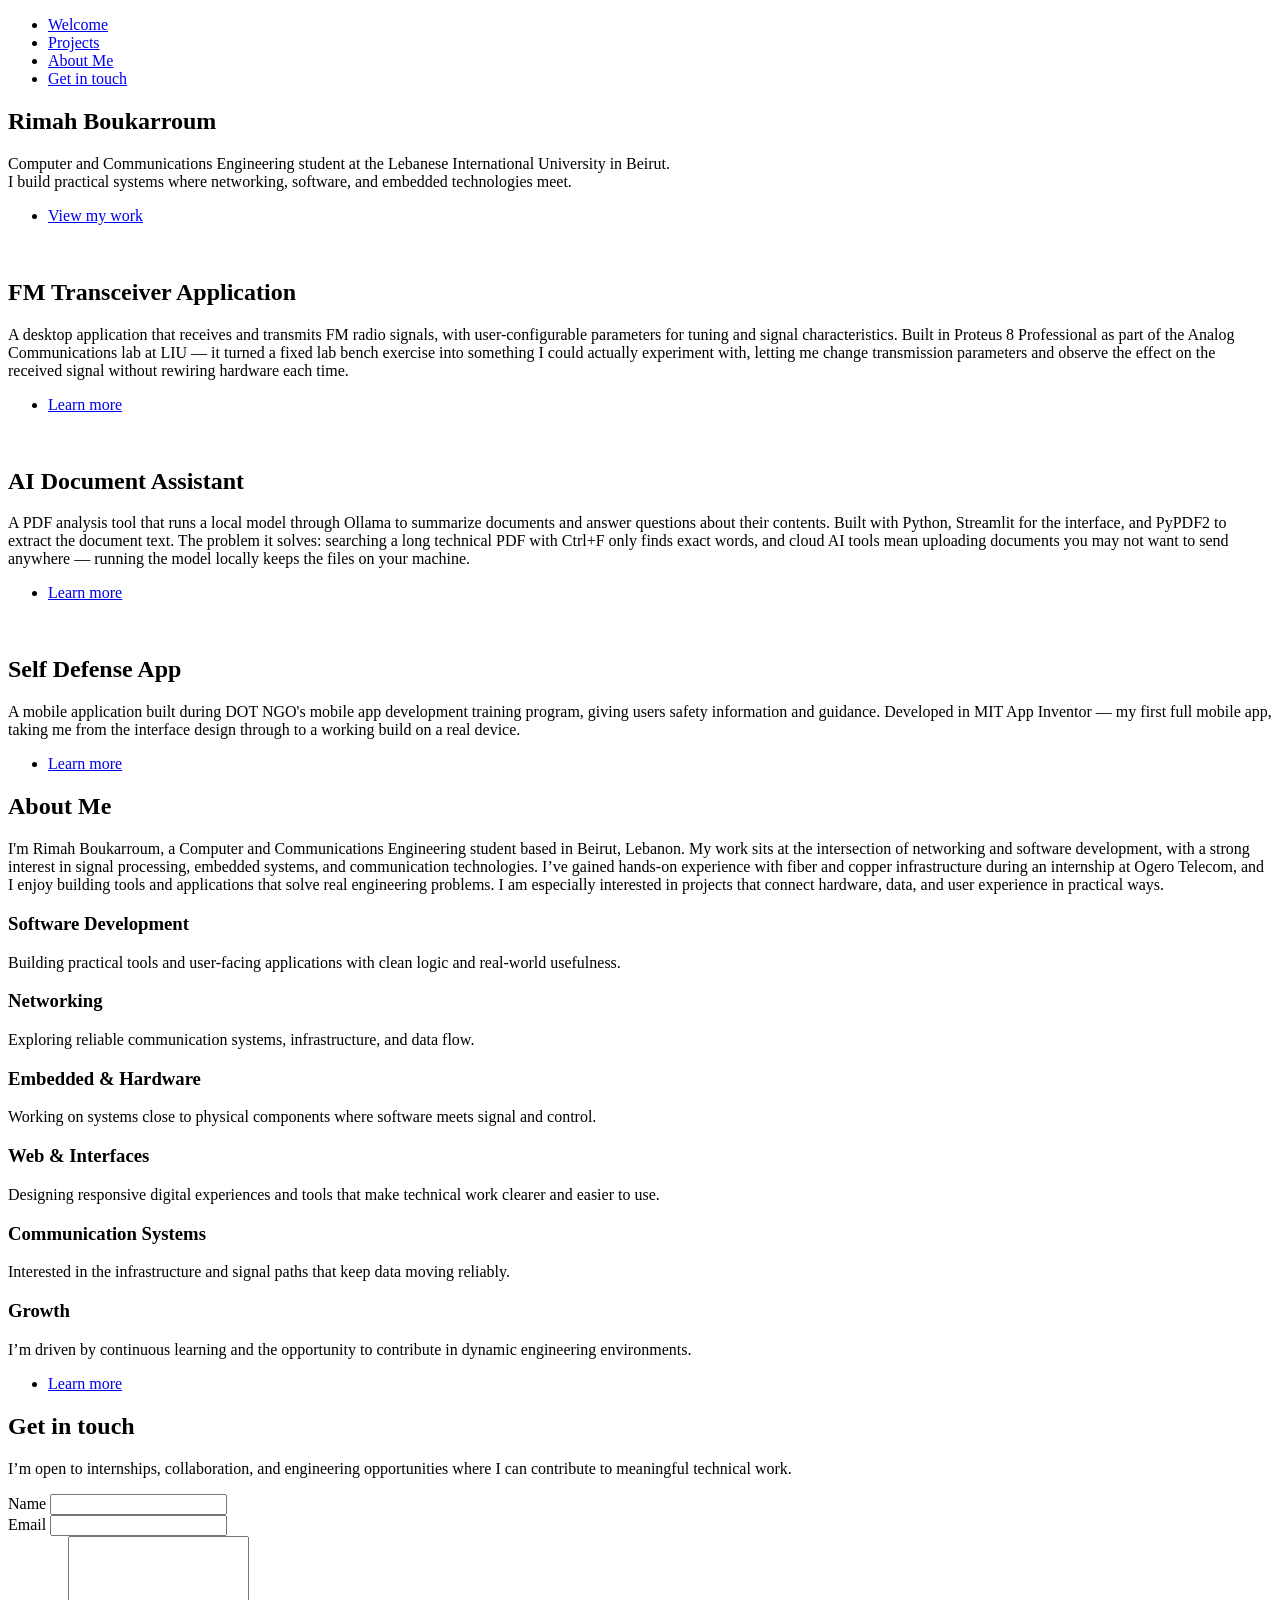
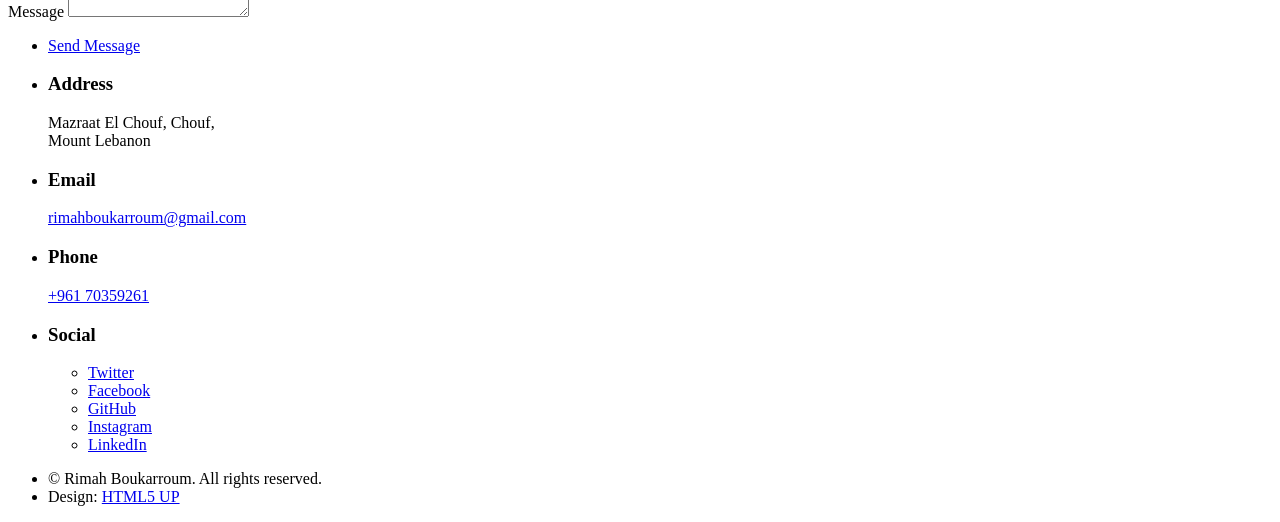
==== index.html @ 84755de2 "Publish portfolio website" ====
<!DOCTYPE HTML>
<!--
	Hyperspace by HTML5 UP
	html5up.net | @ajlkn
	Free for personal and commercial use under the CCA 3.0 license (html5up.net/license)
-->
<html>
	<head>
		<title>Rimah Boukarroum | Portfolio</title>
		<meta charset="utf-8" />
		<meta name="viewport" content="width=device-width, initial-scale=1, user-scalable=no" />
		<link rel="stylesheet" href="assets/css/main.css" />
		<noscript><link rel="stylesheet" href="assets/css/noscript.css" /></noscript>
	</head>
	<body class="is-preload">

		<!-- Sidebar -->
			<section id="sidebar">
				<div class="inner">
					<nav>
						<ul>
							<li><a href="#intro">Welcome</a></li>
							<li><a href="#one">Projects</a></li>
							<li><a href="#two">About Me</a></li>
							<li><a href="#three">Get in touch</a></li>
						</ul>
					</nav>
				</div>
			</section>

		<!-- Wrapper -->
			<div id="wrapper">

				<!-- Intro -->
					<section id="intro" class="wrapper style1 fullscreen fade-up">
						<div class="inner">
							<h1>Rimah Boukarroum</h1>
							<p>Computer and Communications Engineering student at the Lebanese International University in Beirut.<br />
							I build practical systems where networking, software, and embedded technologies meet.</p>
							<ul class="actions">
								<li><a href="#one" class="button scrolly">View my work</a></li>
							</ul>
						</div>
					</section>

				<!-- One -->
					<section id="one" class="wrapper style2 spotlights">
						<section>
							<a href="#" class="image"><img src="images/pic01.jpg" alt="" data-position="center center" /></a>
							<div class="content">
								<div class="inner">
									<h2>FM Transceiver Application</h2>
									<p>A desktop application that receives and transmits FM radio signals, with user-configurable parameters for tuning and signal characteristics. Built in Proteus 8 Professional as part of the Analog Communications lab at LIU — it turned a fixed lab bench exercise into something I could actually experiment with, letting me change transmission parameters and observe the effect on the received signal without rewiring hardware each time.</p>
									<ul class="actions">
										<li><a href="generic.html" class="button">Learn more</a></li>
									</ul>
								</div>
							</div>
						</section>
						<section>
							<a href="#" class="image"><img src="images/pic02.jpg" alt="" data-position="top center" /></a>
							<div class="content">
								<div class="inner">
									<h2>AI Document Assistant</h2>
									<p>A PDF analysis tool that runs a local model through Ollama to summarize documents and answer questions about their contents. Built with Python, Streamlit for the interface, and PyPDF2 to extract the document text. The problem it solves: searching a long technical PDF with Ctrl+F only finds exact words, and cloud AI tools mean uploading documents you may not want to send anywhere — running the model locally keeps the files on your machine.</p>
									<ul class="actions">
										<li><a href="generic.html" class="button">Learn more</a></li>
									</ul>
								</div>
							</div>
						</section>
						<section>
							<a href="#" class="image"><img src="images/pic03.jpg" alt="" data-position="25% 25%" /></a>
							<div class="content">
								<div class="inner">
									<h2>Self Defense App</h2>
									<p>A mobile application built during DOT NGO's mobile app development training program, giving users safety information and guidance. Developed in MIT App Inventor — my first full mobile app, taking me from the interface design through to a working build on a real device.</p>
									<ul class="actions">
										<li><a href="generic.html" class="button">Learn more</a></li>
									</ul>
								</div>
							</div>
						</section>
					</section>

				<!-- Two -->
					<section id="two" class="wrapper style3 fade-up">
						<div class="inner">
							<h2>About Me</h2>
							<p>I'm Rimah Boukarroum, a Computer and Communications Engineering student based in Beirut, Lebanon. My work sits at the intersection of networking and software development, with a strong interest in signal processing, embedded systems, and communication technologies. I’ve gained hands-on experience with fiber and copper infrastructure during an internship at Ogero Telecom, and I enjoy building tools and applications that solve real engineering problems. I am especially interested in projects that connect hardware, data, and user experience in practical ways.</p>
							<div class="features">
								<section>
									<span class="icon solid major fa-code"></span>
									<h3>Software Development</h3>
									<p>Building practical tools and user-facing applications with clean logic and real-world usefulness.</p>
								</section>
								<section>
									<span class="icon solid major fa-network-wired"></span>
									<h3>Networking</h3>
									<p>Exploring reliable communication systems, infrastructure, and data flow.</p>
								</section>
								<section>
									<span class="icon solid major fa-cog"></span>
									<h3>Embedded & Hardware</h3>
									<p>Working on systems close to physical components where software meets signal and control.</p>
								</section>
								<section>
									<span class="icon solid major fa-desktop"></span>
									<h3>Web & Interfaces</h3>
									<p>Designing responsive digital experiences and tools that make technical work clearer and easier to use.</p>
								</section>
								<section>
									<span class="icon solid major fa-link"></span>
									<h3>Communication Systems</h3>
									<p>Interested in the infrastructure and signal paths that keep data moving reliably.</p>
								</section>
								<section>
									<span class="icon major fa-gem"></span>
									<h3>Growth</h3>
									<p>I’m driven by continuous learning and the opportunity to contribute in dynamic engineering environments.</p>
								</section>
							</div>
							<ul class="actions">
								<li><a href="generic.html" class="button">Learn more</a></li>
							</ul>
						</div>
					</section>

				<!-- Three -->
					<section id="three" class="wrapper style1 fade-up">
						<div class="inner">
							<h2>Get in touch</h2>
							<p>I’m open to internships, collaboration, and engineering opportunities where I can contribute to meaningful technical work.</p>
							<div class="split style1">
								<section>
									<form method="post" action="#">
										<div class="fields">
											<div class="field half">
												<label for="name">Name</label>
												<input type="text" name="name" id="name" />
											</div>
											<div class="field half">
												<label for="email">Email</label>
												<input type="text" name="email" id="email" />
											</div>
											<div class="field">
												<label for="message">Message</label>
												<textarea name="message" id="message" rows="5"></textarea>
											</div>
										</div>
										<ul class="actions">
											<li><a href="#" class="button submit">Send Message</a></li>
										</ul>
									</form>
								</section>
								<section>
									<ul class="contact">
										<li>
											<h3>Address</h3>
											<span>Mazraat El Chouf, Chouf,<br />
											Mount Lebanon</span>
										</li>
										<li>
											<h3>Email</h3>
											<a href="mailto:rimahboukarroum@gmail.com">rimahboukarroum@gmail.com</a>
										</li>
										<li>
											<h3>Phone</h3>
											<a href="tel:+96170359261">+961 70359261</a>
										</li>
										<li>
											<h3>Social</h3>
											<ul class="icons">
												<li><a href="#" class="icon brands fa-twitter"><span class="label">Twitter</span></a></li>
												<li><a href="#" class="icon brands fa-facebook-f"><span class="label">Facebook</span></a></li>
												<li><a href="#" class="icon brands fa-github"><span class="label">GitHub</span></a></li>
												<li><a href="#" class="icon brands fa-instagram"><span class="label">Instagram</span></a></li>
												<li><a href="#" class="icon brands fa-linkedin-in"><span class="label">LinkedIn</span></a></li>
											</ul>
										</li>
									</ul>
								</section>
							</div>
						</div>
					</section>

			</div>

		<!-- Footer -->
			<footer id="footer" class="wrapper style1-alt">
				<div class="inner">
					<ul class="menu">
						<li>&copy; Rimah Boukarroum. All rights reserved.</li><li>Design: <a href="http://html5up.net">HTML5 UP</a></li>
					</ul>
				</div>
			</footer>

		<!-- Scripts -->
			<script src="assets/js/jquery.min.js"></script>
			<script src="assets/js/jquery.scrollex.min.js"></script>
			<script src="assets/js/jquery.scrolly.min.js"></script>
			<script src="assets/js/browser.min.js"></script>
			<script src="assets/js/breakpoints.min.js"></script>
			<script src="assets/js/util.js"></script>
			<script src="assets/js/main.js"></script>

	</body>
</html>
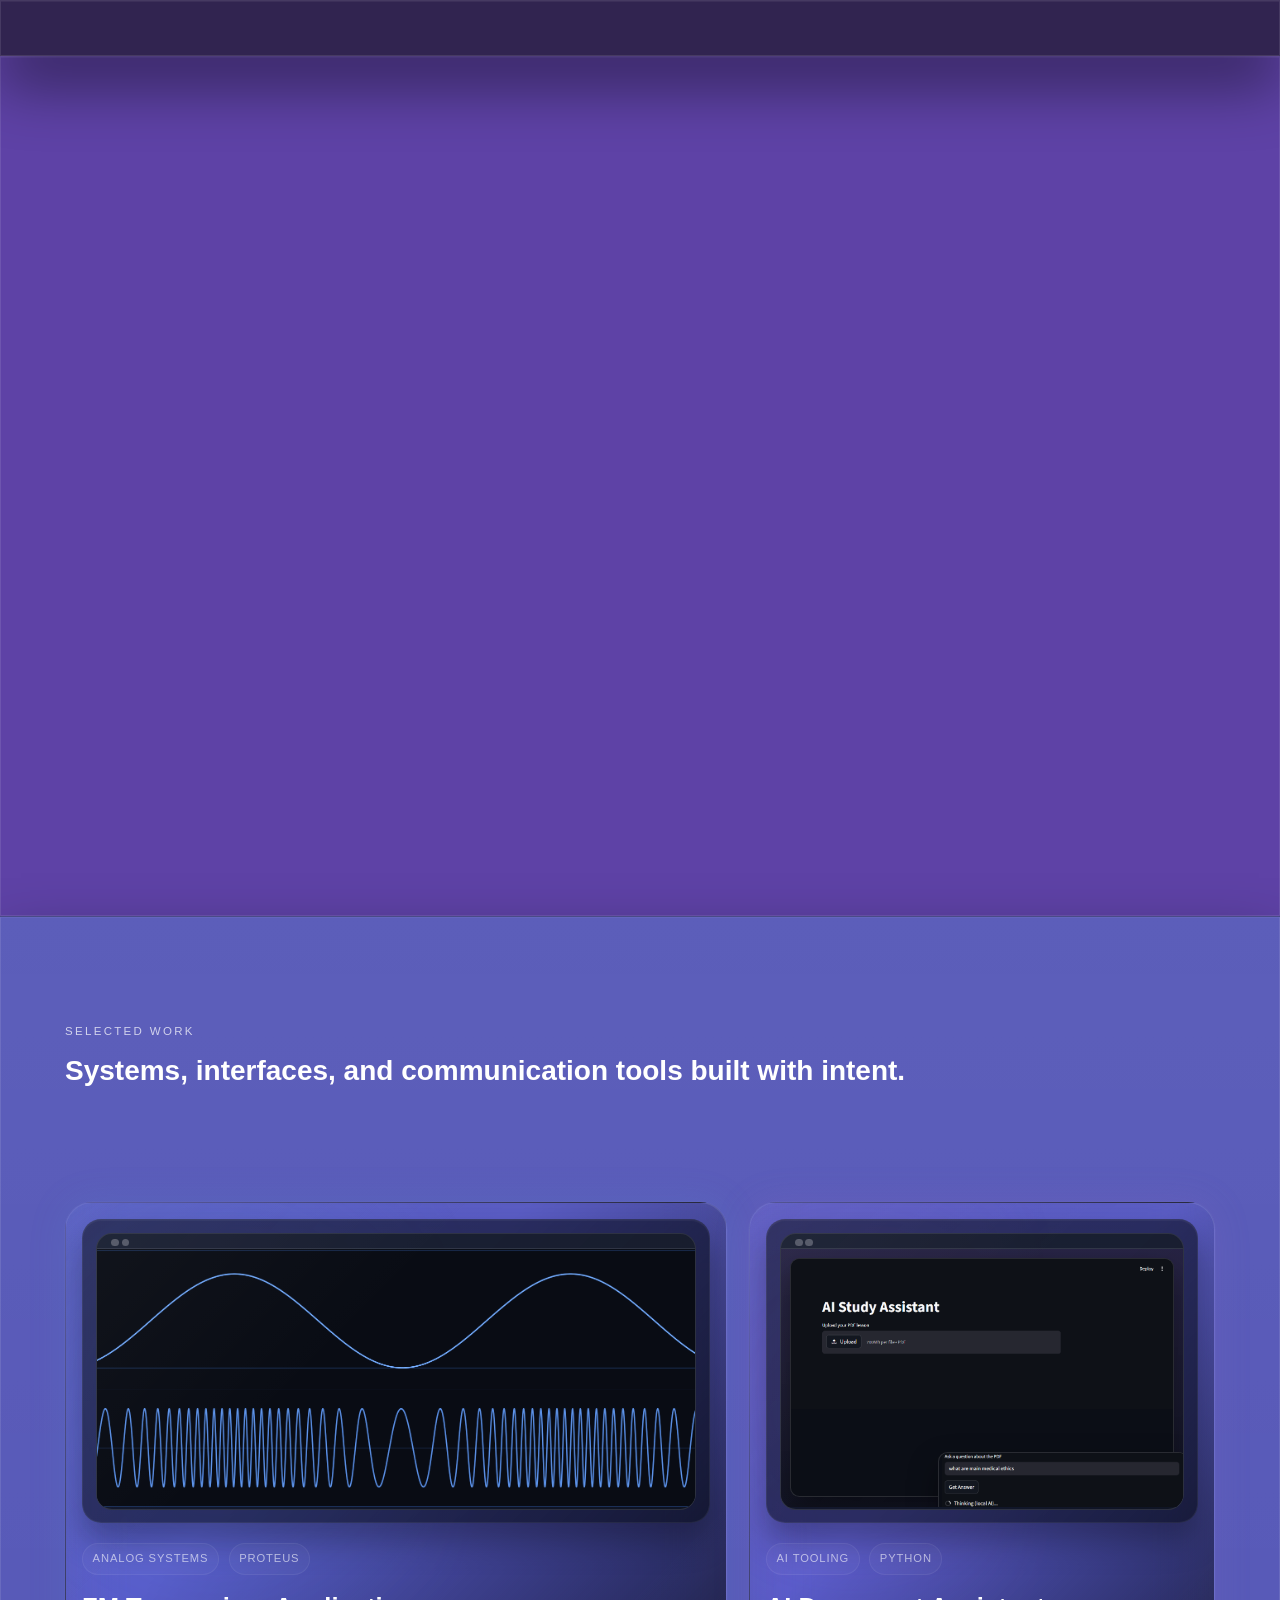
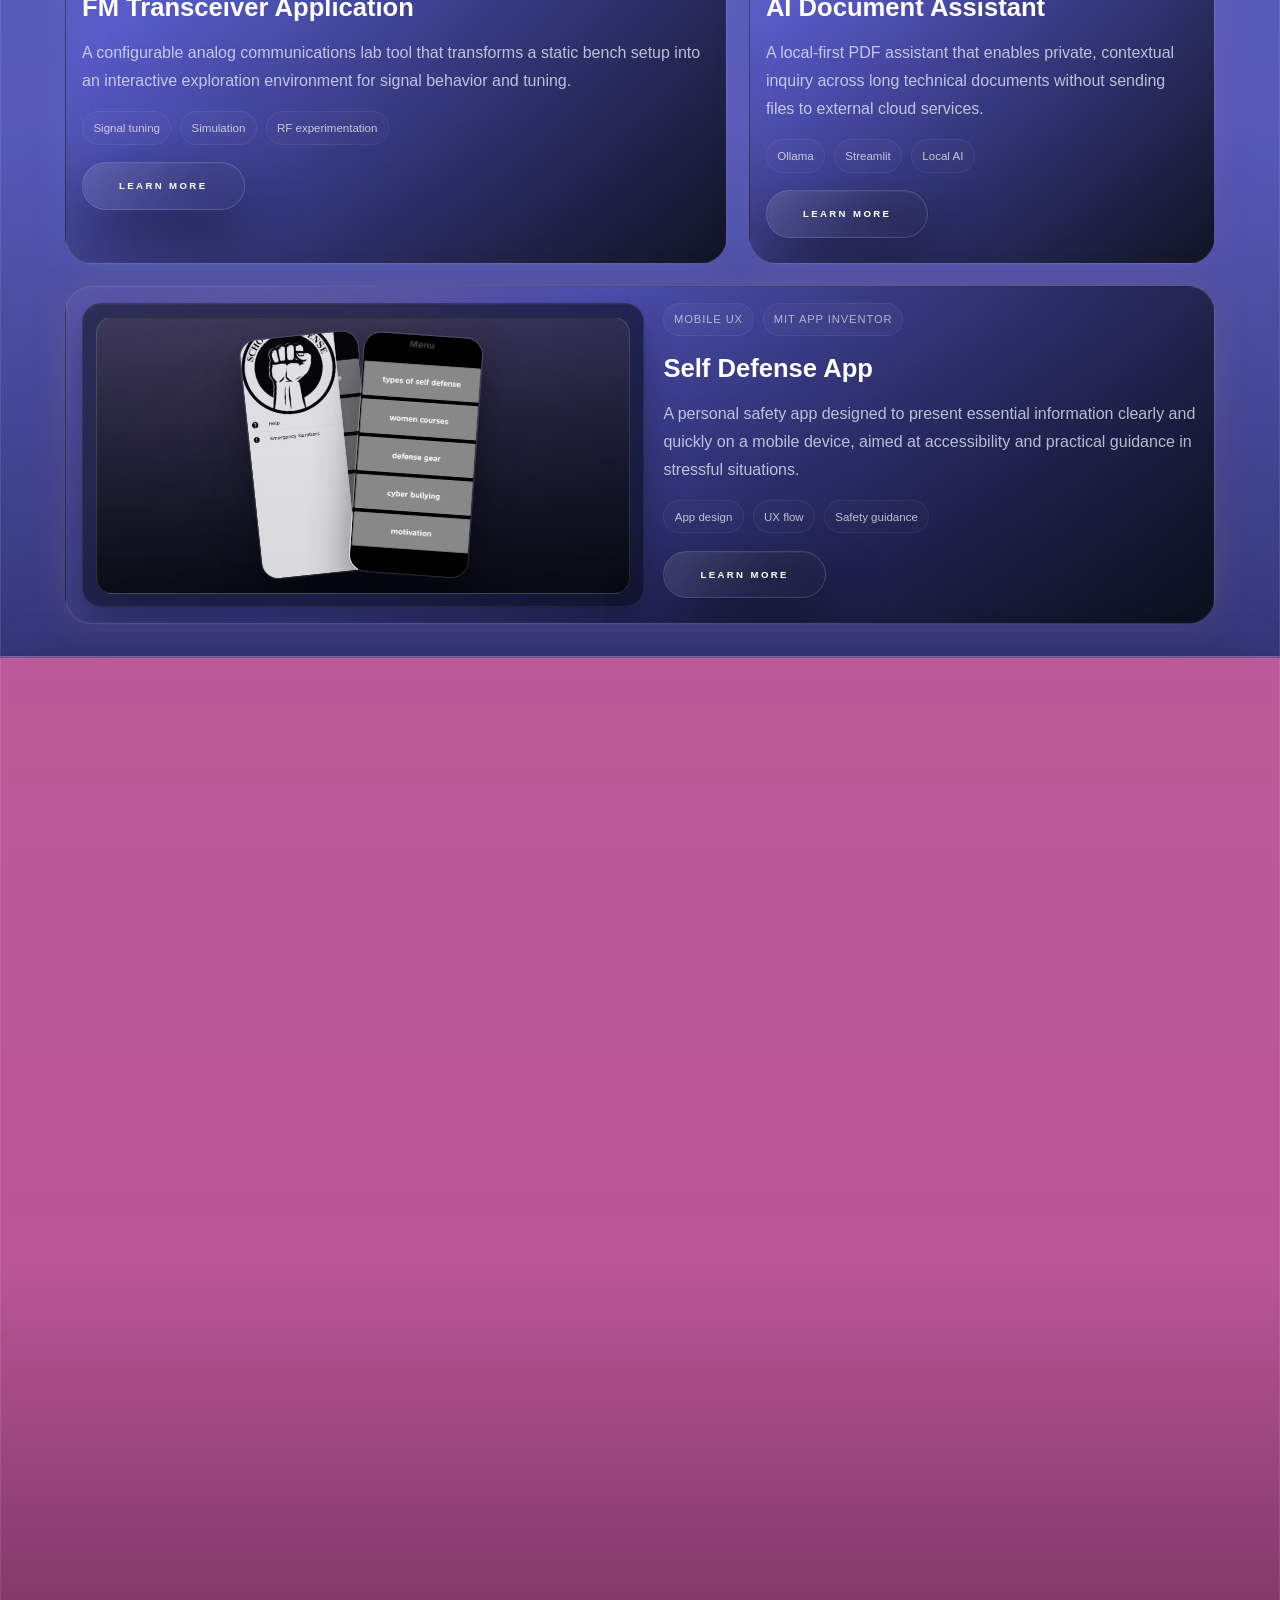
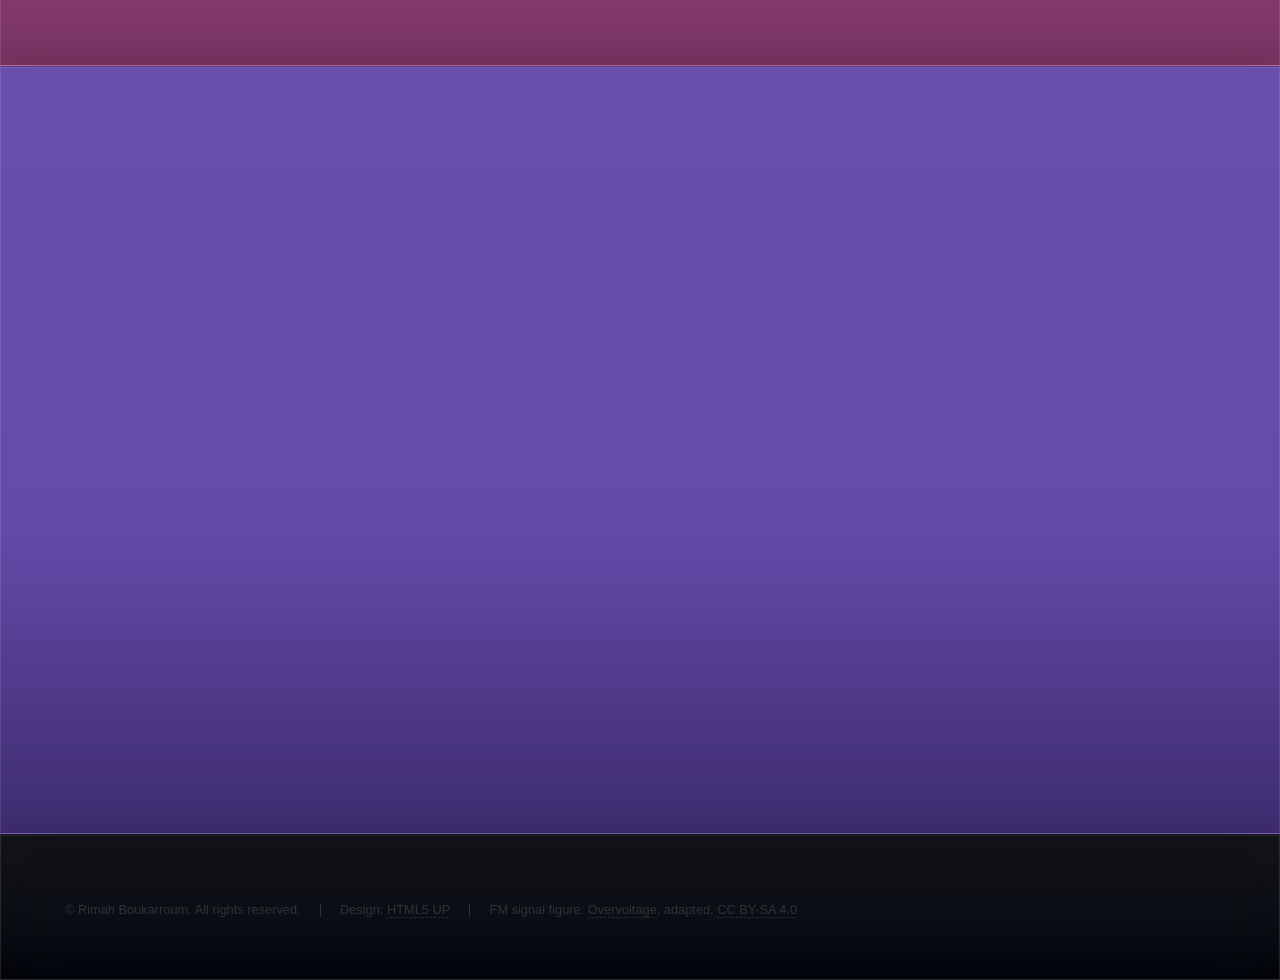
==== commit 43f6b902: "Add project detail pages and portfolio polish - Add dedicated pages for the three projects (FM Trans" ====
--- a/index.html
+++ b/index.html
@@ -13,6 +13,12 @@
 		<noscript><link rel="stylesheet" href="assets/css/noscript.css" /></noscript>
 	</head>
 	<body class="is-preload">
+		<div class="liquid-background" aria-hidden="true">
+			<div class="orb orb-1"></div>
+			<div class="orb orb-2"></div>
+			<div class="orb orb-3"></div>
+			<div class="glass-grid"></div>
+		</div>
 
 		<!-- Sidebar -->
 			<section id="sidebar">
@@ -44,43 +50,88 @@
 					</section>
 
 				<!-- One -->
-					<section id="one" class="wrapper style2 spotlights">
-						<section>
-							<a href="#" class="image"><img src="images/pic01.jpg" alt="" data-position="center center" /></a>
-							<div class="content">
-								<div class="inner">
-									<h2>FM Transceiver Application</h2>
-									<p>A desktop application that receives and transmits FM radio signals, with user-configurable parameters for tuning and signal characteristics. Built in Proteus 8 Professional as part of the Analog Communications lab at LIU — it turned a fixed lab bench exercise into something I could actually experiment with, letting me change transmission parameters and observe the effect on the received signal without rewiring hardware each time.</p>
-									<ul class="actions">
-										<li><a href="generic.html" class="button">Learn more</a></li>
-									</ul>
-								</div>
-							</div>
-						</section>
-						<section>
-							<a href="#" class="image"><img src="images/pic02.jpg" alt="" data-position="top center" /></a>
-							<div class="content">
-								<div class="inner">
-									<h2>AI Document Assistant</h2>
-									<p>A PDF analysis tool that runs a local model through Ollama to summarize documents and answer questions about their contents. Built with Python, Streamlit for the interface, and PyPDF2 to extract the document text. The problem it solves: searching a long technical PDF with Ctrl+F only finds exact words, and cloud AI tools mean uploading documents you may not want to send anywhere — running the model locally keeps the files on your machine.</p>
-									<ul class="actions">
-										<li><a href="generic.html" class="button">Learn more</a></li>
-									</ul>
-								</div>
-							</div>
-						</section>
-						<section>
-							<a href="#" class="image"><img src="images/pic03.jpg" alt="" data-position="25% 25%" /></a>
-							<div class="content">
-								<div class="inner">
-									<h2>Self Defense App</h2>
-									<p>A mobile application built during DOT NGO's mobile app development training program, giving users safety information and guidance. Developed in MIT App Inventor — my first full mobile app, taking me from the interface design through to a working build on a real device.</p>
-									<ul class="actions">
-										<li><a href="generic.html" class="button">Learn more</a></li>
-									</ul>
-								</div>
-							</div>
-						</section>
+					<section id="one" class="wrapper style2 project-showcase">
+						<div class="inner project-intro">
+							<p class="eyebrow">Selected work</p>
+							<h2>Systems, interfaces, and communication tools built with intent.</h2>
+						</div>
+
+						<div class="project-grid inner">
+							<article class="project-card project-card--fm">
+								<div class="project-visual">
+									<div class="mockup mockup--desktop">
+										<span class="mockup-window-bar"></span>
+										<div class="mockup-screen mockup-screen--signal">
+											<!-- Adapted (cropped, recoloured) from "AM and FM signal modulation" by Overvoltage, Wikimedia Commons, CC BY-SA 4.0 -->
+											<img src="images/fm-transceiver.png" alt="FM Transceiver Application showing the baseband message signal and the frequency-modulated carrier" class="signal-shot" />
+										</div>
+									</div>
+								</div>
+								<div class="project-copy">
+									<div class="project-meta">
+										<span>Analog Systems</span>
+										<span>Proteus</span>
+									</div>
+									<h3>FM Transceiver Application</h3>
+									<p>A configurable analog communications lab tool that transforms a static bench setup into an interactive exploration environment for signal behavior and tuning.</p>
+									<ul class="project-tags">
+										<li>Signal tuning</li>
+										<li>Simulation</li>
+										<li>RF experimentation</li>
+									</ul>
+									<a href="project-fm-transceiver.html" class="button">Learn more</a>
+								</div>
+							</article>
+
+							<article class="project-card project-card--ai">
+								<div class="project-visual">
+									<div class="mockup mockup--laptop">
+										<span class="mockup-window-bar"></span>
+										<div class="mockup-screen mockup-screen--doc">
+											<img src="images/ai-assistant-home.png" alt="AI Study Assistant home screen with PDF upload" class="doc-shot doc-shot--main" />
+											<img src="images/ai-assistant-qa.png" alt="AI Study Assistant answering a question about the uploaded PDF" class="doc-shot doc-shot--detail" />
+										</div>
+									</div>
+								</div>
+								<div class="project-copy">
+									<div class="project-meta">
+										<span>AI tooling</span>
+										<span>Python</span>
+									</div>
+									<h3>AI Document Assistant</h3>
+									<p>A local-first PDF assistant that enables private, contextual inquiry across long technical documents without sending files to external cloud services.</p>
+									<ul class="project-tags">
+										<li>Ollama</li>
+										<li>Streamlit</li>
+										<li>Local AI</li>
+									</ul>
+									<a href="project-ai-assistant.html" class="button">Learn more</a>
+								</div>
+							</article>
+
+							<article class="project-card project-card--mobile">
+								<div class="project-visual">
+									<div class="mockup mockup--phone">
+										<img src="images/self-defense-drawer.jpg" alt="Self Defense App navigation drawer with logo, Help and Emergency Numbers links" class="phone-shot phone-shot--back" />
+										<img src="images/self-defense-menu.jpg" alt="Self Defense App main menu with types of self defense, women courses, defense gear, cyber bullying and motivation sections" class="phone-shot phone-shot--front" />
+									</div>
+								</div>
+								<div class="project-copy">
+									<div class="project-meta">
+										<span>Mobile UX</span>
+										<span>MIT App Inventor</span>
+									</div>
+									<h3>Self Defense App</h3>
+									<p>A personal safety app designed to present essential information clearly and quickly on a mobile device, aimed at accessibility and practical guidance in stressful situations.</p>
+									<ul class="project-tags">
+										<li>App design</li>
+										<li>UX flow</li>
+										<li>Safety guidance</li>
+									</ul>
+									<a href="project-self-defense.html" class="button">Learn more</a>
+								</div>
+							</article>
+						</div>
 					</section>
 
 				<!-- Two -->
@@ -121,7 +172,7 @@
 								</section>
 							</div>
 							<ul class="actions">
-								<li><a href="generic.html" class="button">Learn more</a></li>
+								<li><a href="elements.html" class="button">Learn more</a></li>
 							</ul>
 						</div>
 					</section>
@@ -162,7 +213,7 @@
 										</li>
 										<li>
 											<h3>Email</h3>
-											<a href="mailto:rimahboukarroum@gmail.com">rimahboukarroum@gmail.com</a>
+											<a href="mailto:rimahboukarroum@gmail.com" class="contact-email">rimahboukarroum@gmail.com</a>
 										</li>
 										<li>
 											<h3>Phone</h3>
@@ -190,7 +241,7 @@
 			<footer id="footer" class="wrapper style1-alt">
 				<div class="inner">
 					<ul class="menu">
-						<li>&copy; Rimah Boukarroum. All rights reserved.</li><li>Design: <a href="http://html5up.net">HTML5 UP</a></li>
+						<li>&copy; Rimah Boukarroum. All rights reserved.</li><li>Design: <a href="http://html5up.net">HTML5 UP</a></li><li>FM signal figure: <a href="https://commons.wikimedia.org/wiki/File:AM_and_FM_signal_modulation.png">Overvoltage</a>, adapted, <a href="https://creativecommons.org/licenses/by-sa/4.0/">CC BY-SA 4.0</a></li>
 					</ul>
 				</div>
 			</footer>
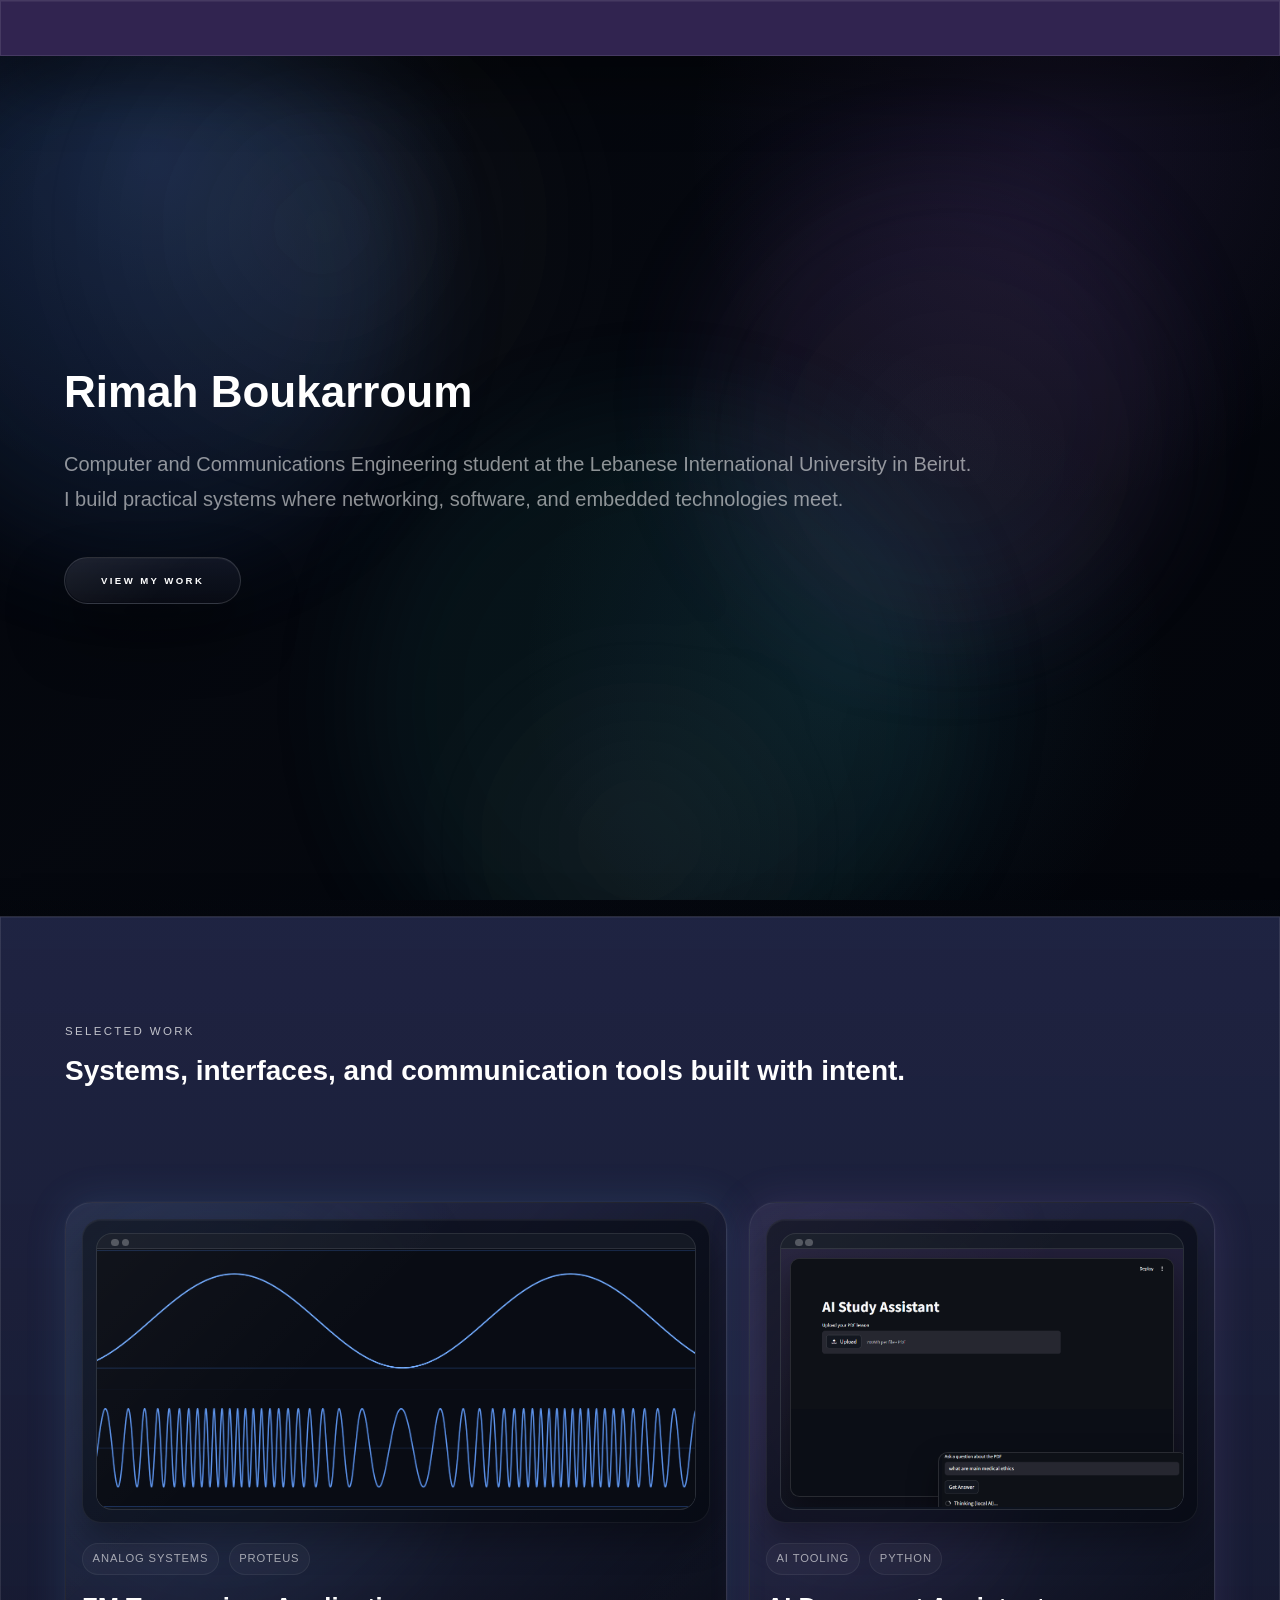
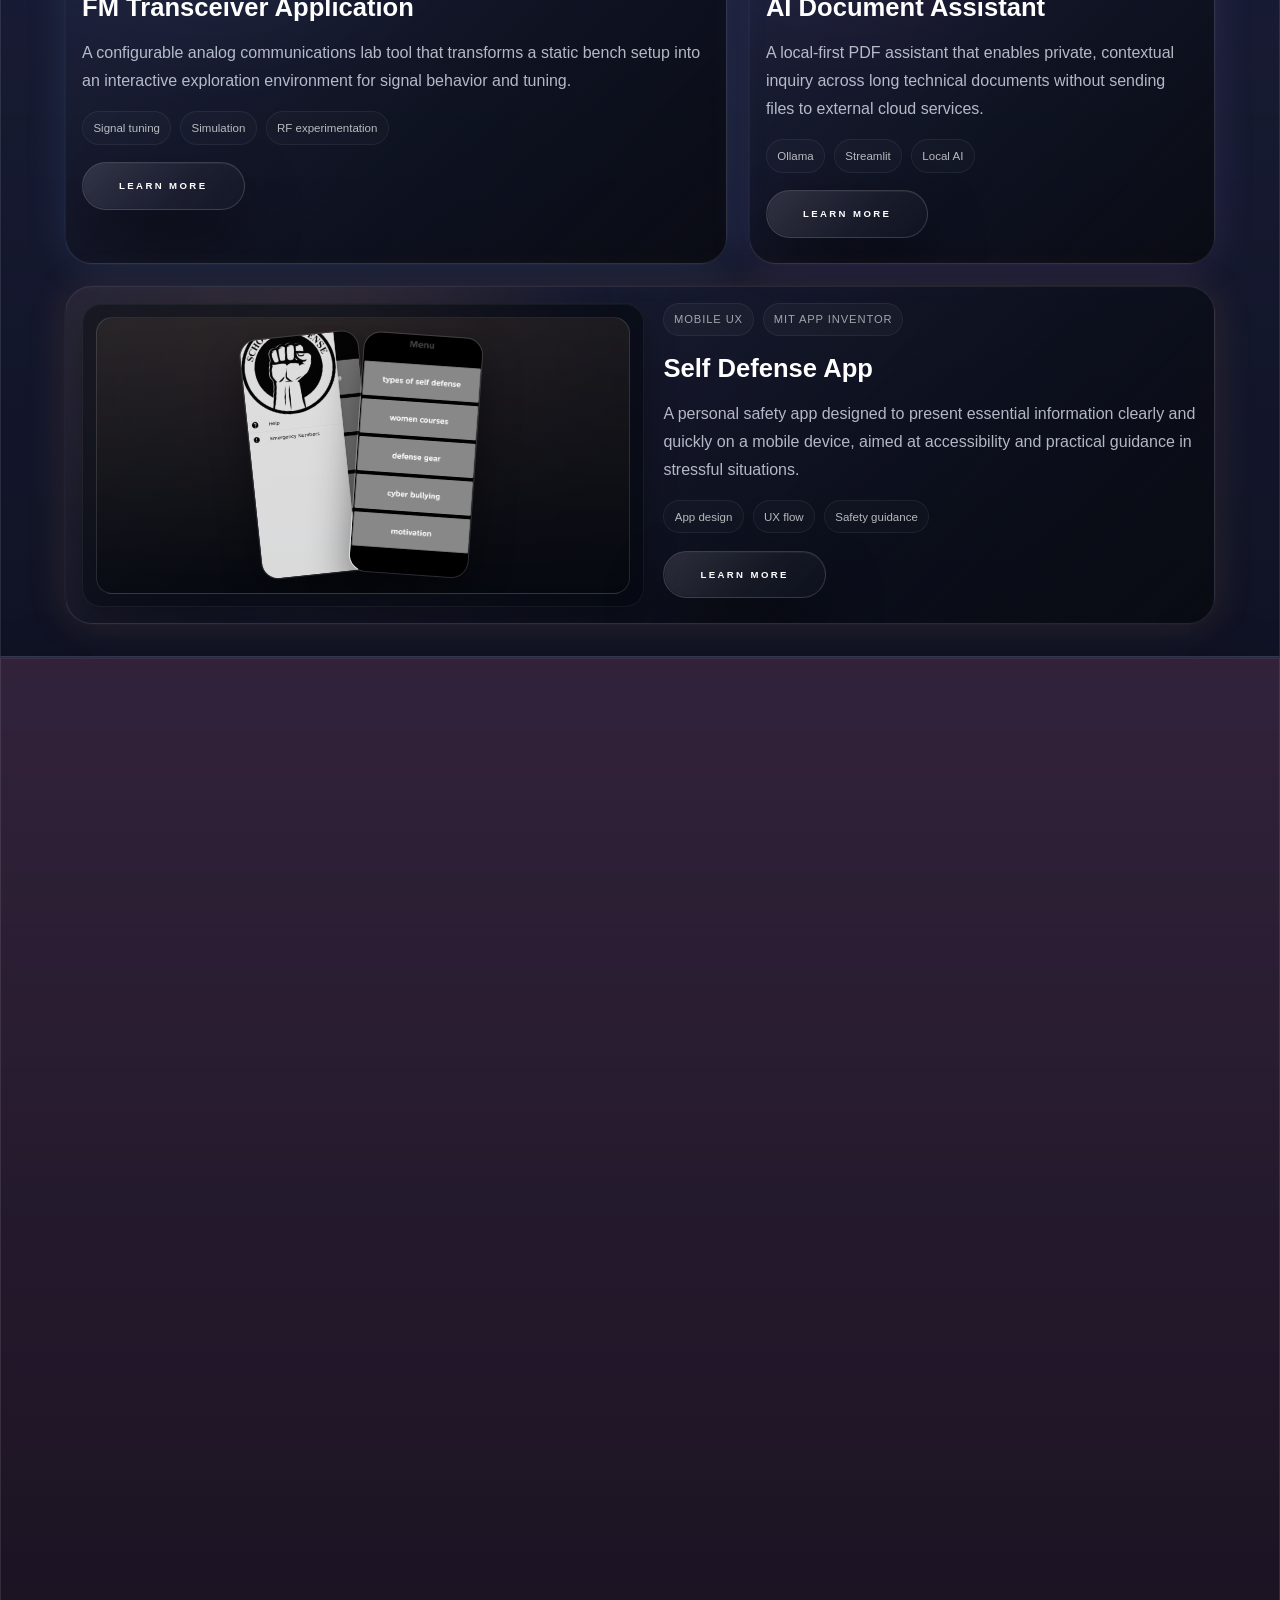
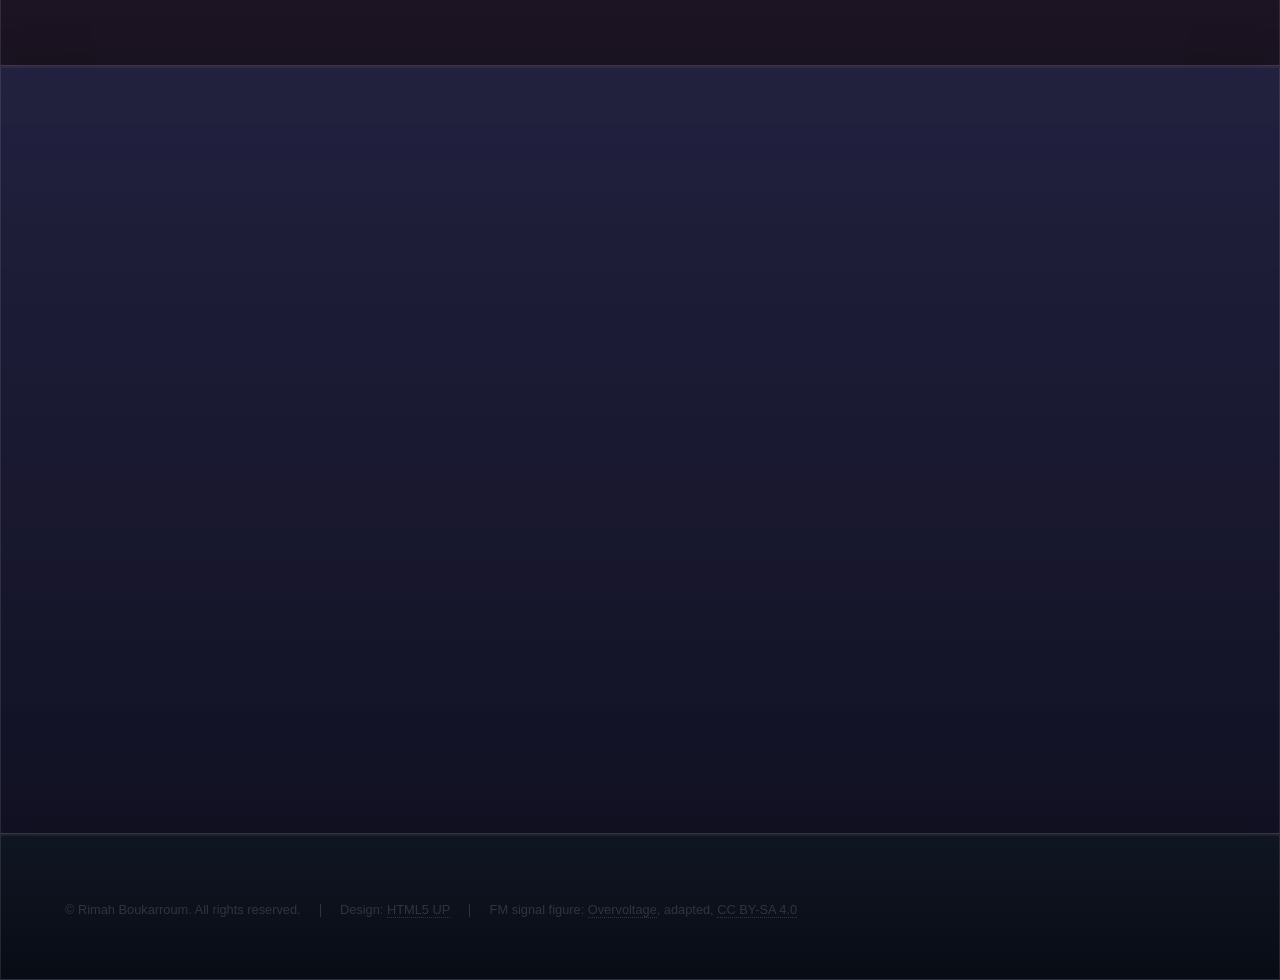
==== commit 4d33390f: "Add Learning section with topic notes - New learning/ folder: landing page plus topic pages for Web " ====
--- a/index.html
+++ b/index.html
@@ -27,6 +27,7 @@
 						<ul>
 							<li><a href="#intro">Welcome</a></li>
 							<li><a href="#one">Projects</a></li>
+							<li><a href="learning/index.html">Learning</a></li>
 							<li><a href="#two">About Me</a></li>
 							<li><a href="#three">Get in touch</a></li>
 						</ul>
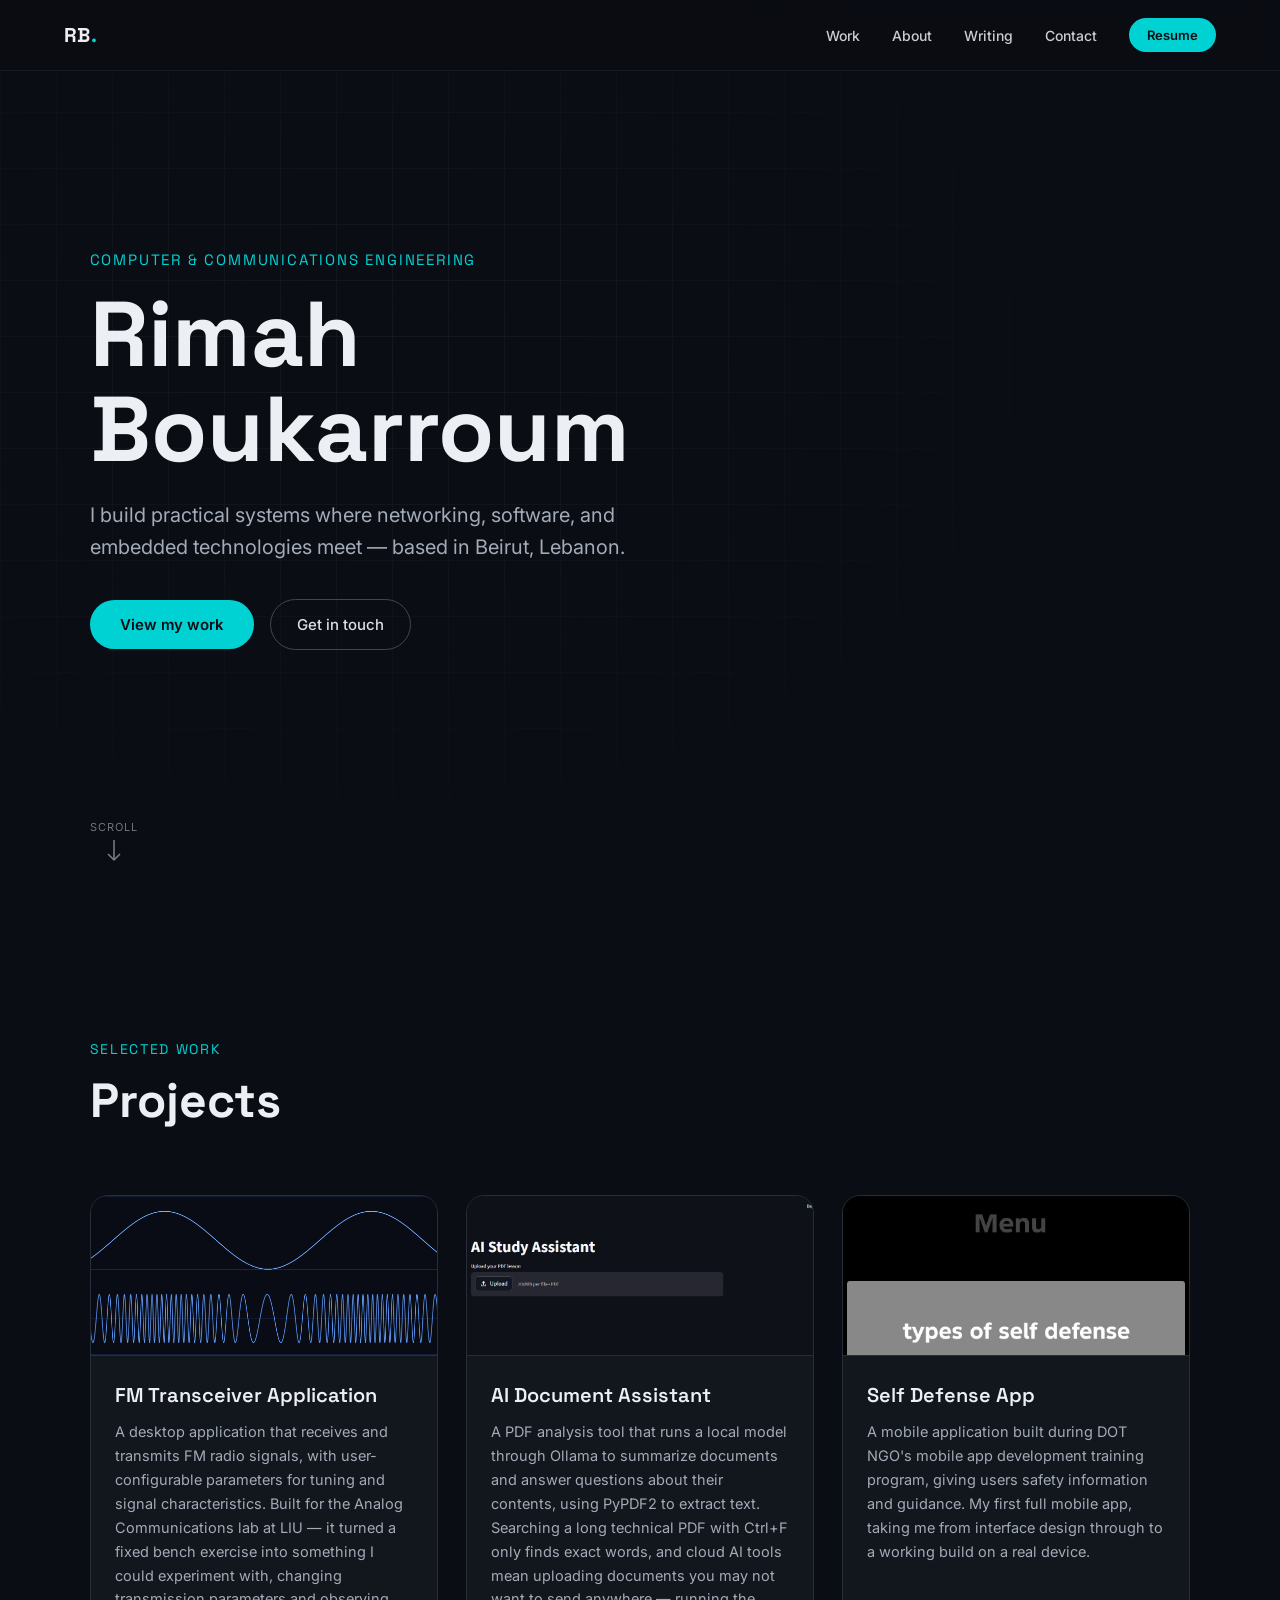
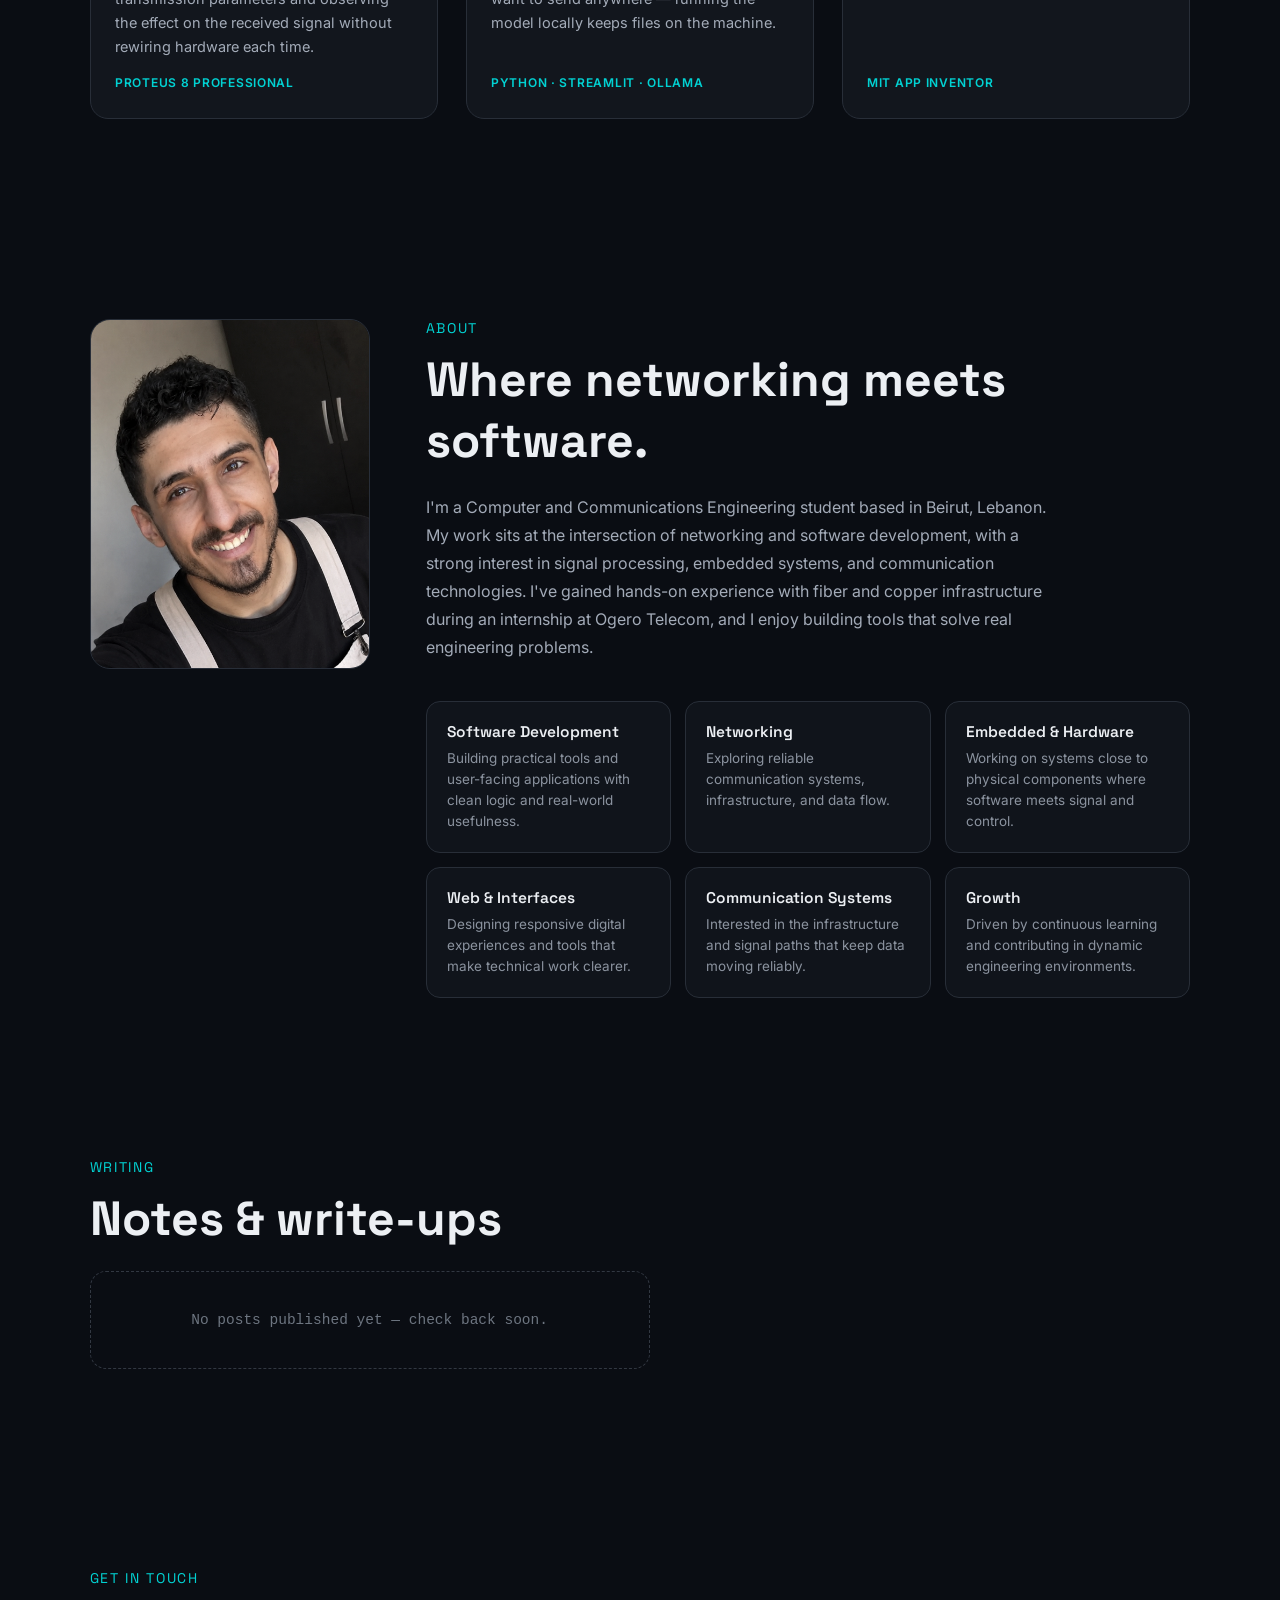
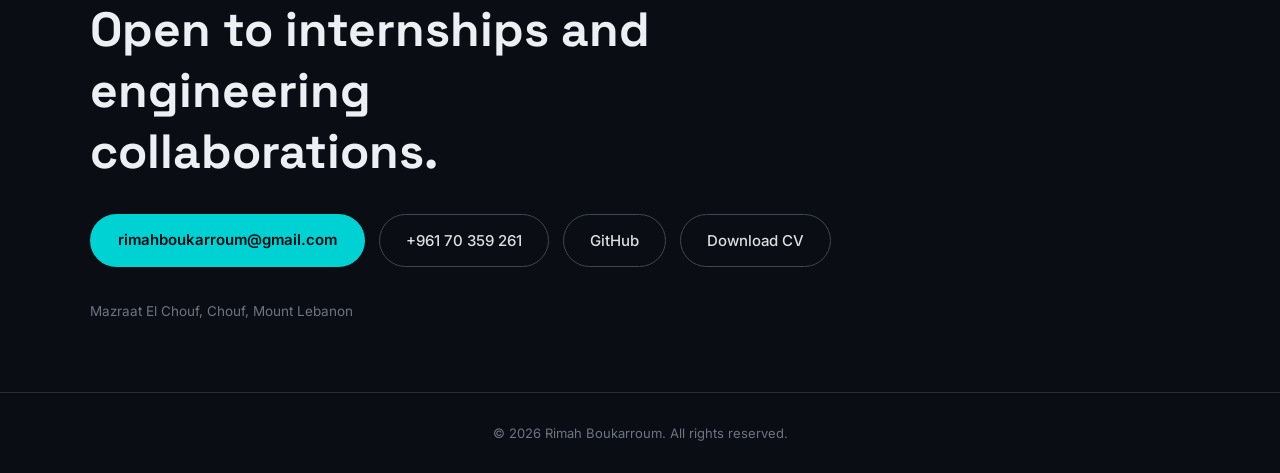
==== commit fce6e285: "v0" ====
--- a/index.html
+++ b/index.html
@@ -1,260 +1,174 @@
-<!DOCTYPE HTML>
-<!--
-	Hyperspace by HTML5 UP
-	html5up.net | @ajlkn
-	Free for personal and commercial use under the CCA 3.0 license (html5up.net/license)
--->
-<html>
+<!DOCTYPE html>
+<html lang="en">
 	<head>
+		<meta charset="utf-8" />
 		<title>Rimah Boukarroum | Portfolio</title>
-		<meta charset="utf-8" />
-		<meta name="viewport" content="width=device-width, initial-scale=1, user-scalable=no" />
-		<link rel="stylesheet" href="assets/css/main.css" />
-		<noscript><link rel="stylesheet" href="assets/css/noscript.css" /></noscript>
+		<meta name="description" content="Rimah Boukarroum — Computer and Communications Engineering student in Beirut, building practical systems across networking, software, and embedded technologies." />
+		<meta name="viewport" content="width=device-width, initial-scale=1" />
+		<link rel="preconnect" href="https://fonts.googleapis.com" />
+		<link href="https://fonts.googleapis.com/css2?family=Space+Grotesk:wght@400;500;600;700&family=Inter:wght@400;500;600&display=swap" rel="stylesheet" />
+		<link rel="stylesheet" href="assets/css/style.css" />
 	</head>
-	<body class="is-preload">
-		<div class="liquid-background" aria-hidden="true">
-			<div class="orb orb-1"></div>
-			<div class="orb orb-2"></div>
-			<div class="orb orb-3"></div>
-			<div class="glass-grid"></div>
-		</div>
+	<body>
 
-		<!-- Sidebar -->
-			<section id="sidebar">
-				<div class="inner">
-					<nav>
-						<ul>
-							<li><a href="#intro">Welcome</a></li>
-							<li><a href="#one">Projects</a></li>
-							<li><a href="learning/index.html">Learning</a></li>
-							<li><a href="#two">About Me</a></li>
-							<li><a href="#three">Get in touch</a></li>
-						</ul>
-					</nav>
-				</div>
-			</section>
+		<a href="#main" class="skip-link">Skip to main content</a>
 
-		<!-- Wrapper -->
-			<div id="wrapper">
+		<div class="cursor-glow" aria-hidden="true"></div>
 
-				<!-- Intro -->
-					<section id="intro" class="wrapper style1 fullscreen fade-up">
-						<div class="inner">
-							<h1>Rimah Boukarroum</h1>
-							<p>Computer and Communications Engineering student at the Lebanese International University in Beirut.<br />
-							I build practical systems where networking, software, and embedded technologies meet.</p>
-							<ul class="actions">
-								<li><a href="#one" class="button scrolly">View my work</a></li>
-							</ul>
+		<!-- Header -->
+			<header id="header">
+				<a href="#home" class="logo">RB<span class="dot">.</span></a>
+				<nav aria-label="Primary">
+					<a href="#projects" class="nav-link">Work</a>
+					<a href="#about" class="nav-link">About</a>
+					<a href="#writing" class="nav-link">Writing</a>
+					<a href="#contact" class="nav-link">Contact</a>
+					<a href="assets/Rimah_Boukarroum_CV.pdf" download="Rimah_Boukarroum_CV.pdf" class="button-pill button-pill--primary button-resume magnetic">Resume</a>
+				</nav>
+			</header>
+
+			<main id="main" tabindex="-1">
+
+				<!-- Hero -->
+					<section id="home">
+						<div class="grid-backdrop" aria-hidden="true"></div>
+						<p class="eyebrow">Computer &amp; Communications Engineering</p>
+						<h1 class="hero-title">Rimah<br />Boukarroum</h1>
+						<p class="hero-lede">I build practical systems where networking, software, and embedded technologies meet — based in Beirut, Lebanon.</p>
+						<div class="hero-actions">
+							<a href="#projects" class="button-pill button-pill--primary magnetic">View my work</a>
+							<a href="#contact" class="button-pill button-pill--ghost">Get in touch</a>
+						</div>
+						<div class="scroll-cue" aria-hidden="true">
+							<span>Scroll</span>
+							<svg width="16" height="24" viewBox="0 0 16 24"><line x1="8" y1="0" x2="8" y2="20" stroke="oklch(60% 0.02 258)" stroke-width="1.5"></line><path d="M2 14 L8 20 L14 14" stroke="oklch(60% 0.02 258)" stroke-width="1.5" fill="none"></path></svg>
 						</div>
 					</section>
 
-				<!-- One -->
-					<section id="one" class="wrapper style2 project-showcase">
-						<div class="inner project-intro">
-							<p class="eyebrow">Selected work</p>
-							<h2>Systems, interfaces, and communication tools built with intent.</h2>
+				<!-- Projects -->
+					<section id="projects">
+						<div data-reveal="projects-heading">
+							<p class="section-label">Selected Work</p>
+							<h2 class="section-title">Projects</h2>
 						</div>
+						<div class="project-grid">
 
-						<div class="project-grid inner">
-							<article class="project-card project-card--fm">
-								<div class="project-visual">
-									<div class="mockup mockup--desktop">
-										<span class="mockup-window-bar"></span>
-										<div class="mockup-screen mockup-screen--signal">
-											<!-- Adapted (cropped, recoloured) from "AM and FM signal modulation" by Overvoltage, Wikimedia Commons, CC BY-SA 4.0 -->
-											<img src="images/fm-transceiver.png" alt="FM Transceiver Application showing the baseband message signal and the frequency-modulated carrier" class="signal-shot" />
-										</div>
+							<div data-reveal="project-0">
+								<div class="project-card">
+									<div class="project-thumb">
+										<img src="images/fm-transceiver.png" alt="FM Transceiver Application signal display" loading="lazy" />
+									</div>
+									<div class="project-body">
+										<h3>FM Transceiver Application</h3>
+										<p>A desktop application that receives and transmits FM radio signals, with user-configurable parameters for tuning and signal characteristics. Built for the Analog Communications lab at LIU — it turned a fixed bench exercise into something I could experiment with, changing transmission parameters and observing the effect on the received signal without rewiring hardware each time.</p>
+										<span class="project-tool">Proteus 8 Professional</span>
 									</div>
 								</div>
-								<div class="project-copy">
-									<div class="project-meta">
-										<span>Analog Systems</span>
-										<span>Proteus</span>
+							</div>
+
+							<div data-reveal="project-1">
+								<div class="project-card">
+									<div class="project-thumb">
+										<img src="images/ai-assistant-home.png" alt="AI Document Assistant home screen" loading="lazy" />
 									</div>
-									<h3>FM Transceiver Application</h3>
-									<p>A configurable analog communications lab tool that transforms a static bench setup into an interactive exploration environment for signal behavior and tuning.</p>
-									<ul class="project-tags">
-										<li>Signal tuning</li>
-										<li>Simulation</li>
-										<li>RF experimentation</li>
-									</ul>
-									<a href="project-fm-transceiver.html" class="button">Learn more</a>
-								</div>
-							</article>
-
-							<article class="project-card project-card--ai">
-								<div class="project-visual">
-									<div class="mockup mockup--laptop">
-										<span class="mockup-window-bar"></span>
-										<div class="mockup-screen mockup-screen--doc">
-											<img src="images/ai-assistant-home.png" alt="AI Study Assistant home screen with PDF upload" class="doc-shot doc-shot--main" />
-											<img src="images/ai-assistant-qa.png" alt="AI Study Assistant answering a question about the uploaded PDF" class="doc-shot doc-shot--detail" />
-										</div>
+									<div class="project-body">
+										<h3>AI Document Assistant</h3>
+										<p>A PDF analysis tool that runs a local model through Ollama to summarize documents and answer questions about their contents, using PyPDF2 to extract text. Searching a long technical PDF with Ctrl+F only finds exact words, and cloud AI tools mean uploading documents you may not want to send anywhere — running the model locally keeps files on the machine.</p>
+										<span class="project-tool">Python · Streamlit · Ollama</span>
 									</div>
 								</div>
-								<div class="project-copy">
-									<div class="project-meta">
-										<span>AI tooling</span>
-										<span>Python</span>
+							</div>
+
+							<div data-reveal="project-2">
+								<div class="project-card">
+									<div class="project-thumb">
+										<img src="images/self-defense-menu.jpg" alt="Self Defense App main menu" loading="lazy" />
 									</div>
-									<h3>AI Document Assistant</h3>
-									<p>A local-first PDF assistant that enables private, contextual inquiry across long technical documents without sending files to external cloud services.</p>
-									<ul class="project-tags">
-										<li>Ollama</li>
-										<li>Streamlit</li>
-										<li>Local AI</li>
-									</ul>
-									<a href="project-ai-assistant.html" class="button">Learn more</a>
-								</div>
-							</article>
-
-							<article class="project-card project-card--mobile">
-								<div class="project-visual">
-									<div class="mockup mockup--phone">
-										<img src="images/self-defense-drawer.jpg" alt="Self Defense App navigation drawer with logo, Help and Emergency Numbers links" class="phone-shot phone-shot--back" />
-										<img src="images/self-defense-menu.jpg" alt="Self Defense App main menu with types of self defense, women courses, defense gear, cyber bullying and motivation sections" class="phone-shot phone-shot--front" />
+									<div class="project-body">
+										<h3>Self Defense App</h3>
+										<p>A mobile application built during DOT NGO's mobile app development training program, giving users safety information and guidance. My first full mobile app, taking me from interface design through to a working build on a real device.</p>
+										<span class="project-tool">MIT App Inventor</span>
 									</div>
 								</div>
-								<div class="project-copy">
-									<div class="project-meta">
-										<span>Mobile UX</span>
-										<span>MIT App Inventor</span>
-									</div>
-									<h3>Self Defense App</h3>
-									<p>A personal safety app designed to present essential information clearly and quickly on a mobile device, aimed at accessibility and practical guidance in stressful situations.</p>
-									<ul class="project-tags">
-										<li>App design</li>
-										<li>UX flow</li>
-										<li>Safety guidance</li>
-									</ul>
-									<a href="project-self-defense.html" class="button">Learn more</a>
-								</div>
-							</article>
+							</div>
+
 						</div>
 					</section>
 
-				<!-- Two -->
-					<section id="two" class="wrapper style3 fade-up">
-						<div class="inner">
-							<h2>About Me</h2>
-							<p>I'm Rimah Boukarroum, a Computer and Communications Engineering student based in Beirut, Lebanon. My work sits at the intersection of networking and software development, with a strong interest in signal processing, embedded systems, and communication technologies. I’ve gained hands-on experience with fiber and copper infrastructure during an internship at Ogero Telecom, and I enjoy building tools and applications that solve real engineering problems. I am especially interested in projects that connect hardware, data, and user experience in practical ways.</p>
-							<div class="features">
-								<section>
-									<span class="icon solid major fa-code"></span>
-									<h3>Software Development</h3>
-									<p>Building practical tools and user-facing applications with clean logic and real-world usefulness.</p>
-								</section>
-								<section>
-									<span class="icon solid major fa-network-wired"></span>
-									<h3>Networking</h3>
-									<p>Exploring reliable communication systems, infrastructure, and data flow.</p>
-								</section>
-								<section>
-									<span class="icon solid major fa-cog"></span>
-									<h3>Embedded & Hardware</h3>
-									<p>Working on systems close to physical components where software meets signal and control.</p>
-								</section>
-								<section>
-									<span class="icon solid major fa-desktop"></span>
-									<h3>Web & Interfaces</h3>
-									<p>Designing responsive digital experiences and tools that make technical work clearer and easier to use.</p>
-								</section>
-								<section>
-									<span class="icon solid major fa-link"></span>
-									<h3>Communication Systems</h3>
-									<p>Interested in the infrastructure and signal paths that keep data moving reliably.</p>
-								</section>
-								<section>
-									<span class="icon major fa-gem"></span>
-									<h3>Growth</h3>
-									<p>I’m driven by continuous learning and the opportunity to contribute in dynamic engineering environments.</p>
-								</section>
+				<!-- About -->
+					<section id="about">
+						<div class="about-layout" data-reveal="about">
+							<div class="about-photo">
+								<img src="images/Personal Photo.png" alt="Rimah Boukarroum" />
 							</div>
-							<ul class="actions">
-								<li><a href="elements.html" class="button">Learn more</a></li>
-							</ul>
-						</div>
-					</section>
-
-				<!-- Three -->
-					<section id="three" class="wrapper style1 fade-up">
-						<div class="inner">
-							<h2>Get in touch</h2>
-							<p>I’m open to internships, collaboration, and engineering opportunities where I can contribute to meaningful technical work.</p>
-							<div class="split style1">
-								<section>
-									<form method="post" action="#">
-										<div class="fields">
-											<div class="field half">
-												<label for="name">Name</label>
-												<input type="text" name="name" id="name" />
-											</div>
-											<div class="field half">
-												<label for="email">Email</label>
-												<input type="text" name="email" id="email" />
-											</div>
-											<div class="field">
-												<label for="message">Message</label>
-												<textarea name="message" id="message" rows="5"></textarea>
-											</div>
-										</div>
-										<ul class="actions">
-											<li><a href="#" class="button submit">Send Message</a></li>
-										</ul>
-									</form>
-								</section>
-								<section>
-									<ul class="contact">
-										<li>
-											<h3>Address</h3>
-											<span>Mazraat El Chouf, Chouf,<br />
-											Mount Lebanon</span>
-										</li>
-										<li>
-											<h3>Email</h3>
-											<a href="mailto:rimahboukarroum@gmail.com" class="contact-email">rimahboukarroum@gmail.com</a>
-										</li>
-										<li>
-											<h3>Phone</h3>
-											<a href="tel:+96170359261">+961 70359261</a>
-										</li>
-										<li>
-											<h3>Social</h3>
-											<ul class="icons">
-												<li><a href="#" class="icon brands fa-twitter"><span class="label">Twitter</span></a></li>
-												<li><a href="#" class="icon brands fa-facebook-f"><span class="label">Facebook</span></a></li>
-												<li><a href="#" class="icon brands fa-github"><span class="label">GitHub</span></a></li>
-												<li><a href="#" class="icon brands fa-instagram"><span class="label">Instagram</span></a></li>
-												<li><a href="#" class="icon brands fa-linkedin-in"><span class="label">LinkedIn</span></a></li>
-											</ul>
-										</li>
-									</ul>
-								</section>
+							<div>
+								<p class="section-label">About</p>
+								<h2 class="section-title">Where networking meets software.</h2>
+								<p class="about-bio">I'm a Computer and Communications Engineering student based in Beirut, Lebanon. My work sits at the intersection of networking and software development, with a strong interest in signal processing, embedded systems, and communication technologies. I've gained hands-on experience with fiber and copper infrastructure during an internship at Ogero Telecom, and I enjoy building tools that solve real engineering problems.</p>
+								<div class="skills-grid" data-reveal="skills">
+									<div class="skill-card">
+										<h3>Software Development</h3>
+										<p>Building practical tools and user-facing applications with clean logic and real-world usefulness.</p>
+									</div>
+									<div class="skill-card">
+										<h3>Networking</h3>
+										<p>Exploring reliable communication systems, infrastructure, and data flow.</p>
+									</div>
+									<div class="skill-card">
+										<h3>Embedded &amp; Hardware</h3>
+										<p>Working on systems close to physical components where software meets signal and control.</p>
+									</div>
+									<div class="skill-card">
+										<h3>Web &amp; Interfaces</h3>
+										<p>Designing responsive digital experiences and tools that make technical work clearer.</p>
+									</div>
+									<div class="skill-card">
+										<h3>Communication Systems</h3>
+										<p>Interested in the infrastructure and signal paths that keep data moving reliably.</p>
+									</div>
+									<div class="skill-card">
+										<h3>Growth</h3>
+										<p>Driven by continuous learning and contributing in dynamic engineering environments.</p>
+									</div>
+								</div>
 							</div>
 						</div>
 					</section>
 
-			</div>
+				<!-- Writing -->
+					<section id="writing">
+						<div data-reveal="writing">
+							<p class="section-label">Writing</p>
+							<h2 class="section-title">Notes &amp; write-ups</h2>
+							<div class="writing-empty">
+								<p>No posts published yet — check back soon.</p>
+							</div>
+						</div>
+					</section>
+
+				<!-- Contact -->
+					<section id="contact">
+						<div data-reveal="contact">
+							<p class="section-label">Get in touch</p>
+							<h2 class="contact-title">Open to internships and engineering collaborations.</h2>
+							<div class="contact-actions">
+								<a href="mailto:rimahboukarroum@gmail.com" class="button-pill button-pill--primary magnetic">rimahboukarroum@gmail.com</a>
+								<a href="tel:+96170359261" class="button-pill button-pill--ghost">+961 70 359 261</a>
+								<a href="https://github.com/RimahBk" target="_blank" rel="noopener" class="button-pill button-pill--ghost">GitHub</a>
+								<a href="assets/Rimah_Boukarroum_CV.pdf" download="Rimah_Boukarroum_CV.pdf" class="button-pill button-pill--ghost">Download CV</a>
+							</div>
+							<p class="contact-address">Mazraat El Chouf, Chouf, Mount Lebanon</p>
+						</div>
+					</section>
+
+			</main>
 
 		<!-- Footer -->
-			<footer id="footer" class="wrapper style1-alt">
-				<div class="inner">
-					<ul class="menu">
-						<li>&copy; Rimah Boukarroum. All rights reserved.</li><li>Design: <a href="http://html5up.net">HTML5 UP</a></li><li>FM signal figure: <a href="https://commons.wikimedia.org/wiki/File:AM_and_FM_signal_modulation.png">Overvoltage</a>, adapted, <a href="https://creativecommons.org/licenses/by-sa/4.0/">CC BY-SA 4.0</a></li>
-					</ul>
-				</div>
+			<footer id="footer">
+				<p>&copy; 2026 Rimah Boukarroum. All rights reserved.</p>
 			</footer>
 
-		<!-- Scripts -->
-			<script src="assets/js/jquery.min.js"></script>
-			<script src="assets/js/jquery.scrollex.min.js"></script>
-			<script src="assets/js/jquery.scrolly.min.js"></script>
-			<script src="assets/js/browser.min.js"></script>
-			<script src="assets/js/breakpoints.min.js"></script>
-			<script src="assets/js/util.js"></script>
-			<script src="assets/js/main.js"></script>
+		<script src="assets/js/main.js"></script>
 
 	</body>
-</html>+</html>
--- a/assets/css/style.css
+++ b/assets/css/style.css
@@ -0,0 +1,593 @@
+/*
+	Rimah Boukarroum — portfolio
+	Plain CSS, no build step. Converted from a Claude Design canvas source
+	(Portfolio.dc.html) into a static page.
+*/
+
+:root {
+	--bg: oklch(16% 0.014 258);
+	--bg-card: oklch(20% 0.016 258);
+	--bg-card-soft: oklch(19% 0.015 258);
+	--bg-card-alt: oklch(21% 0.017 258);
+	--bg-card-stripe: oklch(24% 0.018 258);
+	--text: oklch(95% 0.006 258);
+	--text-soft: oklch(85% 0.01 258);
+	--text-softer: oklch(74% 0.02 258);
+	--text-muted: oklch(66% 0.02 258);
+	--text-mutest: oklch(56% 0.02 258);
+	--accent: oklch(78% 0.14 195);
+	--accent-hover: oklch(84% 0.12 195);
+	--border: oklch(30% 0.02 258);
+	--border-soft: oklch(34% 0.02 258);
+	--border-strong: oklch(40% 0.02 258);
+	--font-display: 'Space Grotesk', sans-serif;
+	--font-body: 'Inter', sans-serif;
+}
+
+* {
+	box-sizing: border-box;
+}
+
+html {
+	scroll-behavior: smooth;
+}
+
+@media (prefers-reduced-motion: reduce) {
+	html {
+		scroll-behavior: auto;
+	}
+	*, *::before, *::after {
+		animation-duration: 0.001ms !important;
+		animation-iteration-count: 1 !important;
+		transition-duration: 0.001ms !important;
+	}
+}
+
+html, body {
+	overflow-x: hidden;
+	max-width: 100%;
+}
+
+body {
+	margin: 0;
+	background: var(--bg);
+	color: var(--text);
+	font-family: var(--font-body);
+	-webkit-font-smoothing: antialiased;
+}
+
+a {
+	color: var(--accent);
+	text-decoration: none;
+}
+
+a:hover {
+	color: var(--accent-hover);
+}
+
+a:focus-visible,
+button:focus-visible {
+	outline: 2px solid var(--accent);
+	outline-offset: 3px;
+	border-radius: 4px;
+}
+
+img {
+	max-width: 100%;
+}
+
+/* Skip link */
+
+.skip-link {
+	position: fixed;
+	top: -6em;
+	left: 0.5em;
+	z-index: 500;
+	padding: 0.75em 1.25em;
+	border-radius: 0 0 0.35em 0.35em;
+	background: var(--accent);
+	color: var(--bg);
+	font-weight: 700;
+	font-size: 0.85em;
+}
+
+.skip-link:focus {
+	top: 0;
+	color: var(--bg);
+}
+
+/* Cursor glow (desktop pointer only, see main.js) */
+
+.cursor-glow {
+	position: fixed;
+	top: 0;
+	left: 0;
+	width: 400px;
+	height: 400px;
+	border-radius: 50%;
+	background: radial-gradient(circle, oklch(78% 0.14 195 / 0.16), transparent 70%);
+	pointer-events: none;
+	z-index: 1;
+	will-change: transform;
+	opacity: 0;
+	transition: opacity 0.3s ease;
+	transform: translate3d(-400px, -400px, 0);
+}
+
+.cursor-glow.is-active {
+	opacity: 1;
+}
+
+/* Header */
+
+#header {
+	position: fixed;
+	top: 0;
+	left: 0;
+	right: 0;
+	z-index: 50;
+	display: flex;
+	align-items: center;
+	justify-content: space-between;
+	padding: 18px clamp(20px, 5vw, 64px);
+	backdrop-filter: blur(12px);
+	-webkit-backdrop-filter: blur(12px);
+	background: oklch(16% 0.014 258 / 0.7);
+	border-bottom: 1px solid oklch(30% 0.02 258 / 0.5);
+}
+
+.logo {
+	font-family: var(--font-display);
+	font-weight: 700;
+	font-size: 20px;
+	color: var(--text);
+	letter-spacing: 0.02em;
+}
+
+.logo .dot {
+	color: var(--accent);
+}
+
+#header nav {
+	display: flex;
+	align-items: center;
+	gap: clamp(14px, 3vw, 32px);
+	flex-wrap: wrap;
+	justify-content: flex-end;
+}
+
+@media screen and (max-width: 700px) {
+	#header {
+		flex-wrap: wrap;
+		row-gap: 12px;
+	}
+
+	#header nav {
+		width: 100%;
+		justify-content: flex-start;
+		gap: 12px 20px;
+	}
+}
+
+.nav-link {
+	font-size: 14px;
+	color: var(--text-soft);
+	font-weight: 500;
+}
+
+.nav-link:hover {
+	color: var(--accent);
+}
+
+.button-pill {
+	display: inline-block;
+	font-weight: 600;
+	border-radius: 999px;
+	transition: transform 0.2s ease-out;
+	will-change: transform;
+}
+
+.button-pill--primary {
+	background: var(--accent);
+	color: var(--bg);
+}
+
+.button-pill--primary:hover {
+	color: var(--bg);
+}
+
+.button-pill--ghost {
+	border: 1px solid var(--border-strong);
+	color: oklch(90% 0.006 258);
+	font-weight: 500;
+}
+
+.button-pill--ghost:hover {
+	border-color: var(--accent);
+	color: var(--accent);
+}
+
+.button-resume {
+	font-size: 13px;
+	padding: 9px 18px;
+}
+
+/* Hero */
+
+#home {
+	min-height: 100vh;
+	display: flex;
+	flex-direction: column;
+	/* No align-items override: default stretch keeps each child's width
+	   tied to the available space so long text actually wraps instead of
+	   claiming its full unwrapped width (the classic flex min-width:auto
+	   trap). Everything here is left-aligned text/buttons anyway, so
+	   stretching the (invisible) box doesn't change how it looks. */
+	justify-content: center;
+	padding: 0 clamp(20px, 7vw, 96px);
+	position: relative;
+	z-index: 2;
+}
+
+#home .grid-backdrop {
+	position: absolute;
+	inset: 0;
+	background-image:
+		linear-gradient(oklch(30% 0.02 258 / 0.35) 1px, transparent 1px),
+		linear-gradient(90deg, oklch(30% 0.02 258 / 0.35) 1px, transparent 1px);
+	background-size: 56px 56px;
+	mask-image: radial-gradient(ellipse 60% 60% at 30% 40%, black, transparent);
+	-webkit-mask-image: radial-gradient(ellipse 60% 60% at 30% 40%, black, transparent);
+	z-index: -1;
+}
+
+.eyebrow {
+	font-family: var(--font-display);
+	color: var(--accent);
+	font-size: 15px;
+	letter-spacing: 0.12em;
+	text-transform: uppercase;
+	margin: 0 0 18px;
+}
+
+.hero-title {
+	font-family: var(--font-display);
+	font-size: clamp(42px, 8vw, 92px);
+	font-weight: 700;
+	line-height: 1.03;
+	margin: 0 0 22px;
+	max-width: 900px;
+}
+
+.hero-lede {
+	font-size: clamp(16px, 2vw, 20px);
+	color: var(--text-softer);
+	max-width: 560px;
+	line-height: 1.6;
+	margin: 0 0 36px;
+}
+
+.hero-actions {
+	display: flex;
+	gap: 16px;
+	align-items: center;
+	flex-wrap: wrap;
+}
+
+.hero-actions .button-pill--primary {
+	padding: 15px 30px;
+	font-size: 15px;
+}
+
+.hero-actions .button-pill--ghost {
+	padding: 15px 26px;
+	font-size: 15px;
+}
+
+.scroll-cue {
+	position: absolute;
+	bottom: 36px;
+	left: clamp(20px, 7vw, 96px);
+	display: flex;
+	flex-direction: column;
+	align-items: center;
+	gap: 6px;
+	animation: bounceArrow 2s ease-in-out infinite;
+}
+
+.scroll-cue span {
+	font-size: 11px;
+	letter-spacing: 0.1em;
+	color: var(--text-mutest);
+	text-transform: uppercase;
+}
+
+@keyframes bounceArrow {
+	0%, 100% { transform: translateY(0); opacity: 0.5; }
+	50% { transform: translateY(8px); opacity: 1; }
+}
+
+@media (prefers-reduced-motion: reduce) {
+	.scroll-cue {
+		animation: none;
+	}
+}
+
+/* Reveal-on-scroll */
+
+[data-reveal] {
+	opacity: 0;
+	transform: translateY(28px);
+	transition: opacity 0.7s cubic-bezier(.16,1,.3,1), transform 0.7s cubic-bezier(.16,1,.3,1);
+}
+
+[data-reveal].is-visible {
+	opacity: 1;
+	transform: translateY(0);
+}
+
+[data-reveal="skills"] {
+	transition-delay: 0.1s;
+}
+
+@media (prefers-reduced-motion: reduce) {
+	[data-reveal] {
+		opacity: 1;
+		transform: none;
+	}
+}
+
+/* Sections */
+
+section {
+	position: relative;
+	z-index: 2;
+	scroll-margin-top: 80px;
+}
+
+#projects {
+	padding: 140px clamp(20px, 7vw, 96px) 100px;
+}
+
+#about {
+	padding: 100px clamp(20px, 7vw, 96px) 60px;
+}
+
+#writing {
+	padding: 100px clamp(20px, 7vw, 96px);
+}
+
+#contact {
+	padding: 100px clamp(20px, 7vw, 96px) 60px;
+}
+
+.section-label {
+	font-family: var(--font-display);
+	color: var(--accent);
+	font-size: 14px;
+	letter-spacing: 0.12em;
+	text-transform: uppercase;
+	margin: 0 0 12px;
+}
+
+.section-title {
+	font-family: var(--font-display);
+	font-size: clamp(30px, 4vw, 48px);
+	font-weight: 700;
+	margin: 0 0 64px;
+}
+
+#about .section-title,
+#writing .section-title,
+#contact .section-title {
+	margin: 0 0 22px;
+}
+
+/* Project cards */
+
+.project-grid {
+	display: grid;
+	grid-template-columns: repeat(auto-fit, minmax(300px, 1fr));
+	gap: 28px;
+}
+
+.project-card {
+	background: var(--bg-card);
+	border: 1px solid var(--border);
+	border-radius: 18px;
+	overflow: hidden;
+	height: 100%;
+	display: flex;
+	flex-direction: column;
+	transition: transform 0.15s ease-out;
+	transform: perspective(900px) rotateX(0) rotateY(0);
+	will-change: transform;
+}
+
+.project-thumb {
+	height: 160px;
+	position: relative;
+	overflow: hidden;
+	background: var(--bg-card-alt);
+	border-bottom: 1px solid var(--border);
+}
+
+.project-thumb img {
+	width: 100%;
+	height: 100%;
+	object-fit: cover;
+	object-position: top center;
+	display: block;
+}
+
+.project-body {
+	padding: 26px 24px 28px;
+	display: flex;
+	flex-direction: column;
+	gap: 12px;
+	flex: 1;
+}
+
+.project-body h3 {
+	font-family: var(--font-display);
+	font-size: 20px;
+	font-weight: 600;
+	margin: 0;
+}
+
+.project-body p {
+	font-size: 14.5px;
+	line-height: 1.65;
+	color: var(--text-softer);
+	margin: 0;
+	flex: 1;
+}
+
+.project-tool {
+	font-size: 12px;
+	font-weight: 600;
+	letter-spacing: 0.06em;
+	color: var(--accent);
+	text-transform: uppercase;
+	margin-top: 4px;
+}
+
+/* About */
+
+.about-layout {
+	display: grid;
+	grid-template-columns: 280px 1fr;
+	gap: 56px;
+	align-items: start;
+}
+
+.about-photo {
+	border-radius: 20px;
+	overflow: hidden;
+	border: 1px solid var(--border);
+	aspect-ratio: 4 / 5;
+	background: var(--bg-card);
+}
+
+.about-photo img {
+	width: 100%;
+	height: 100%;
+	object-fit: cover;
+	filter: grayscale(0.3) contrast(1.05);
+	display: block;
+}
+
+.about-bio {
+	font-size: 16px;
+	line-height: 1.75;
+	color: var(--text-softer);
+	margin: 0 0 40px;
+	max-width: 640px;
+}
+
+.skills-grid {
+	display: grid;
+	grid-template-columns: repeat(auto-fit, minmax(220px, 1fr));
+	gap: 14px;
+}
+
+.skill-card {
+	padding: 20px;
+	border-radius: 14px;
+	border: 1px solid var(--border);
+	background: var(--bg-card-soft);
+	transition: transform 0.25s ease, border-color 0.25s ease;
+}
+
+.skill-card:hover {
+	transform: translateY(-4px);
+	border-color: oklch(78% 0.14 195 / 0.6);
+}
+
+.skill-card h3 {
+	font-family: var(--font-display);
+	font-size: 15.5px;
+	font-weight: 600;
+	margin: 0 0 6px;
+}
+
+.skill-card p {
+	font-size: 13.5px;
+	line-height: 1.55;
+	color: var(--text-muted);
+	margin: 0;
+}
+
+@media screen and (max-width: 780px) {
+	.about-layout {
+		grid-template-columns: 1fr;
+	}
+	.about-photo {
+		max-width: 240px;
+	}
+}
+
+/* Writing */
+
+.writing-empty {
+	border: 1px dashed var(--border-soft);
+	border-radius: 16px;
+	padding: 40px;
+	max-width: 560px;
+	text-align: center;
+}
+
+.writing-empty p {
+	font-size: 14.5px;
+	color: var(--text-mutest);
+	margin: 0;
+	font-family: monospace;
+}
+
+/* Contact */
+
+.contact-title {
+	font-family: var(--font-display);
+	font-size: clamp(28px, 4vw, 48px);
+	font-weight: 700;
+	margin: 0 0 22px;
+	max-width: 640px;
+}
+
+.contact-actions {
+	display: flex;
+	flex-wrap: wrap;
+	gap: 14px;
+	margin-top: 32px;
+}
+
+.contact-actions .button-pill {
+	padding: 16px 28px;
+	font-size: 15px;
+}
+
+.contact-actions .button-pill--ghost {
+	padding: 16px 26px;
+}
+
+.contact-address {
+	margin-top: 36px;
+	font-size: 13.5px;
+	color: var(--text-mutest);
+}
+
+/* Footer */
+
+#footer {
+	padding: 32px clamp(20px, 7vw, 96px);
+	border-top: 1px solid var(--border);
+	text-align: center;
+	position: relative;
+	z-index: 2;
+}
+
+#footer p {
+	font-size: 13px;
+	color: var(--text-mutest);
+	margin: 0;
+}
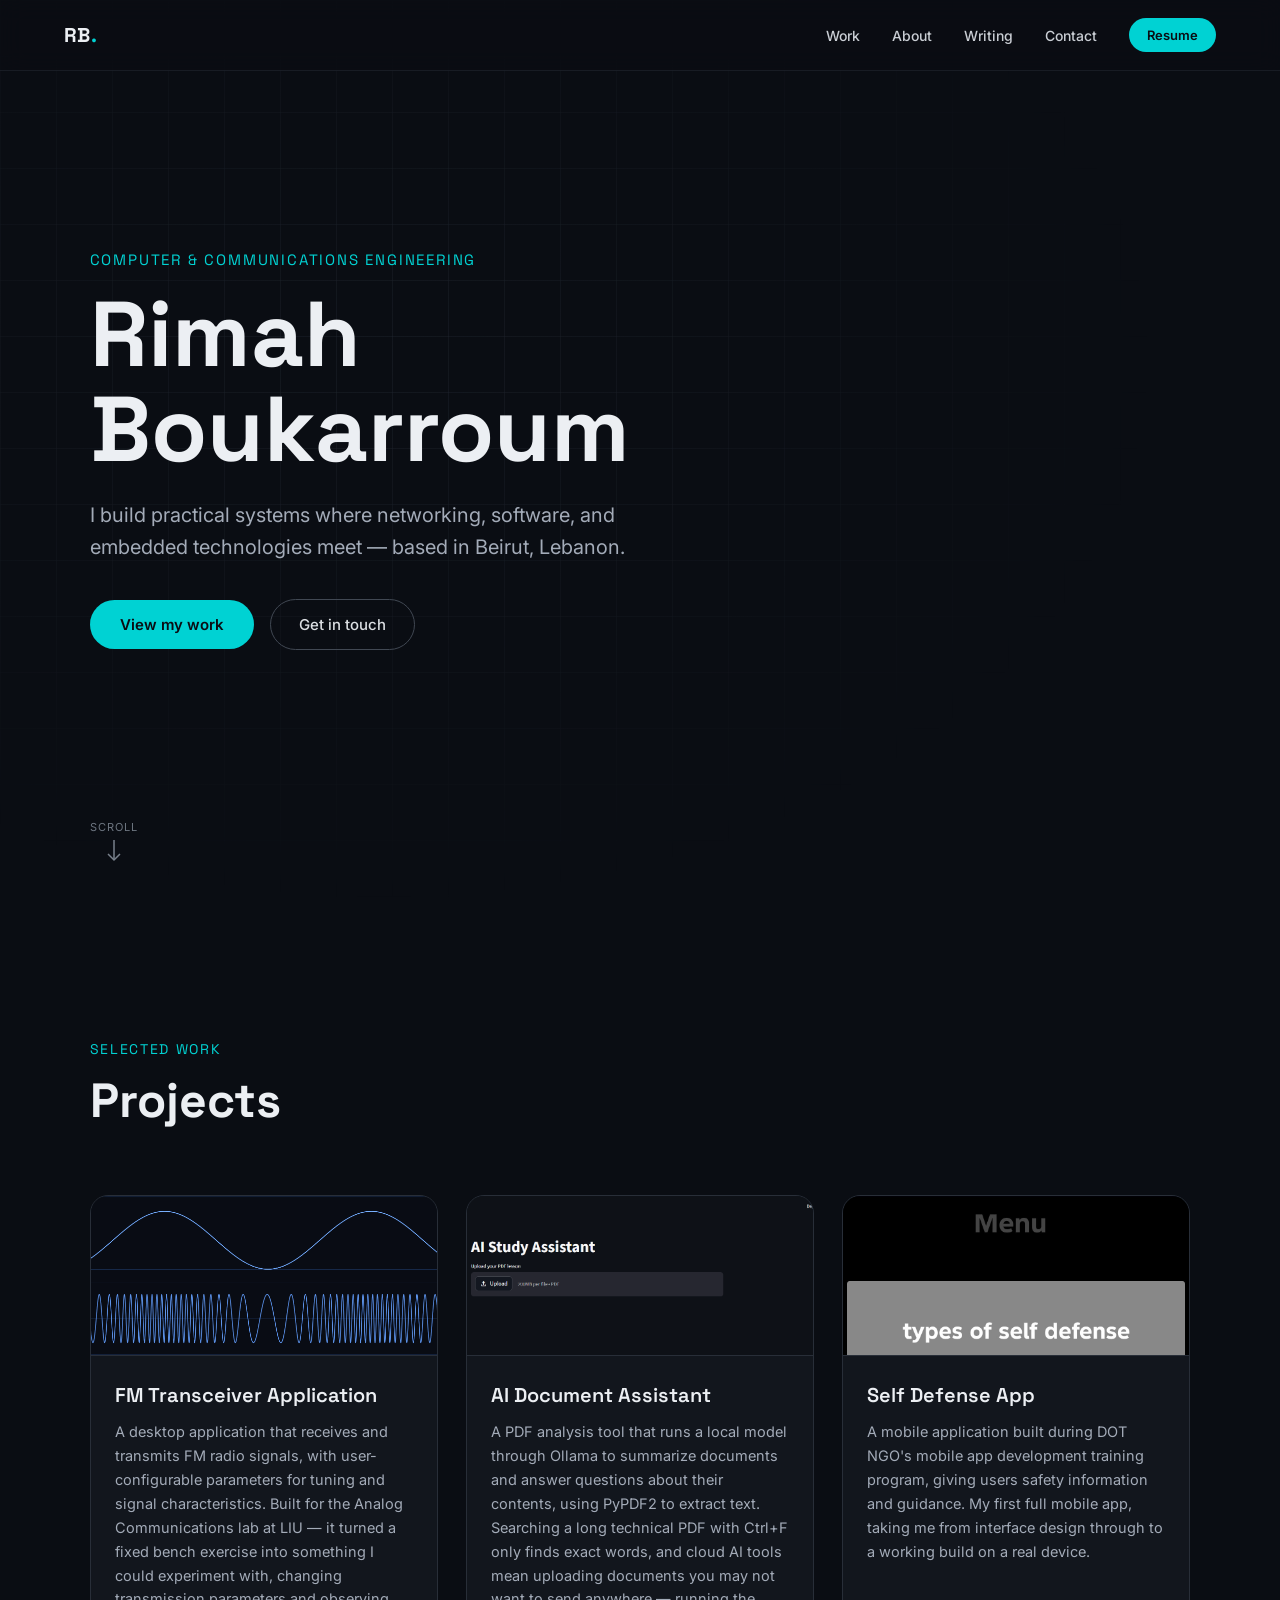
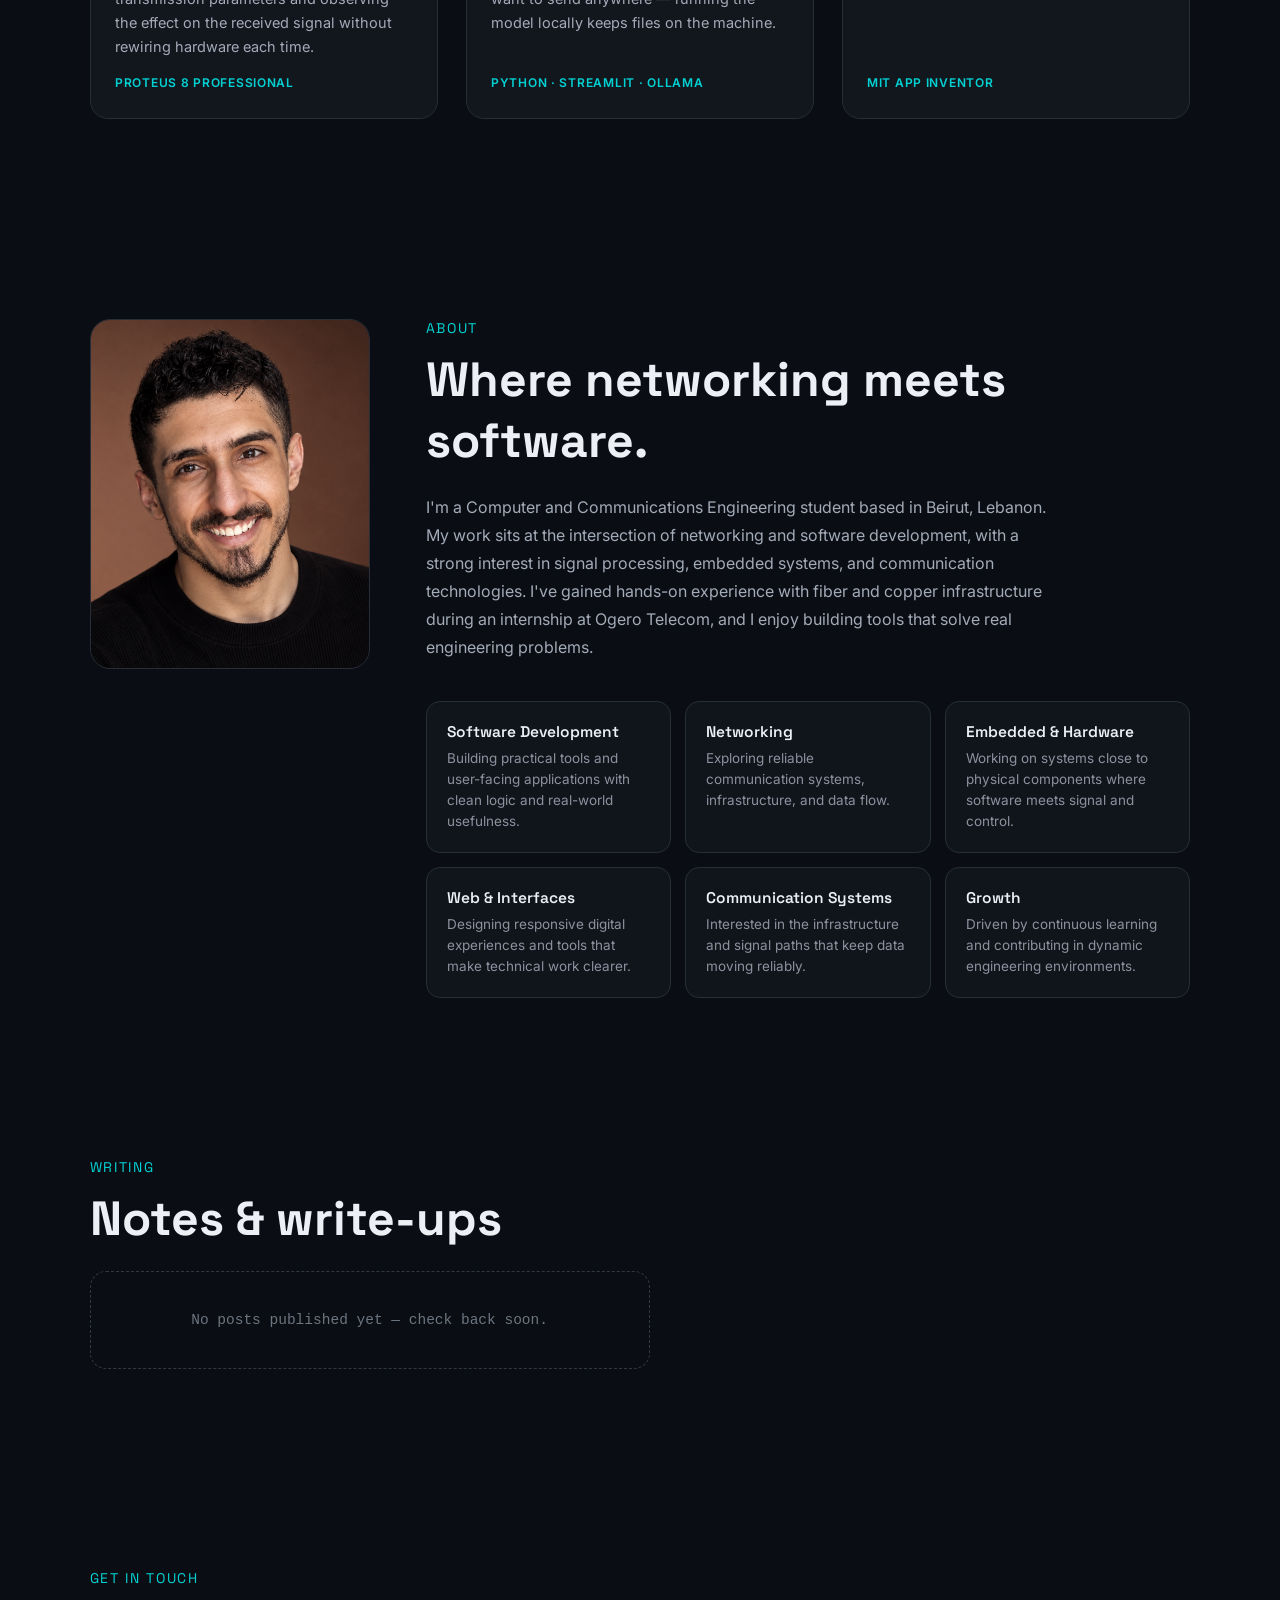
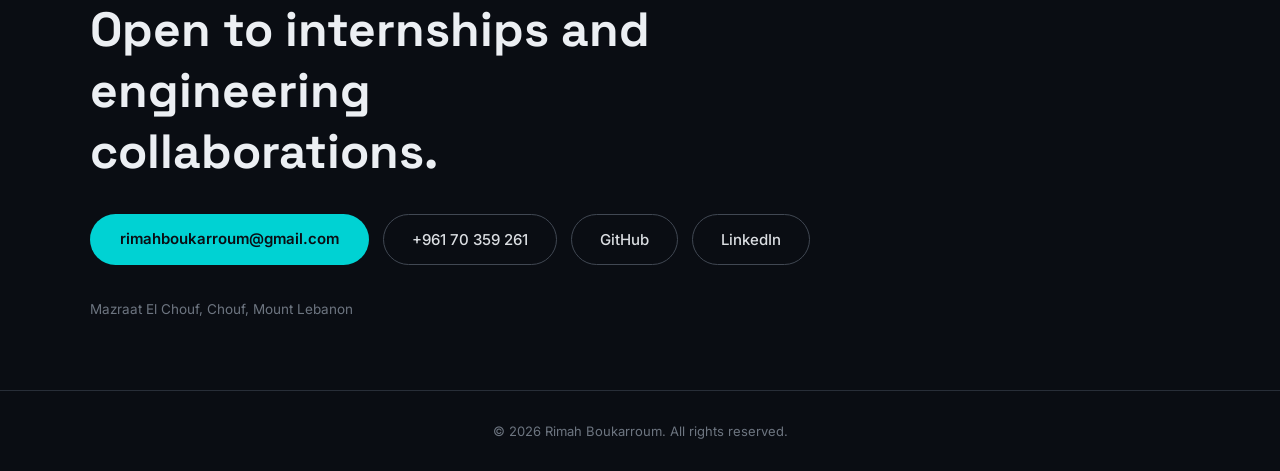
==== commit 724f751b: "v1" ====
--- a/index.html
+++ b/index.html
@@ -36,8 +36,8 @@
 						<h1 class="hero-title">Rimah<br />Boukarroum</h1>
 						<p class="hero-lede">I build practical systems where networking, software, and embedded technologies meet — based in Beirut, Lebanon.</p>
 						<div class="hero-actions">
-							<a href="#projects" class="button-pill button-pill--primary magnetic">View my work</a>
-							<a href="#contact" class="button-pill button-pill--ghost">Get in touch</a>
+							<a href="#projects" class="button-pill button-pill--lg button-pill--primary magnetic">View my work</a>
+							<a href="#contact" class="button-pill button-pill--lg button-pill--ghost">Get in touch</a>
 						</div>
 						<div class="scroll-cue" aria-hidden="true">
 							<span>Scroll</span>
@@ -99,7 +99,7 @@
 					<section id="about">
 						<div class="about-layout" data-reveal="about">
 							<div class="about-photo">
-								<img src="images/Personal Photo.png" alt="Rimah Boukarroum" />
+								<img src="images/headshot.png" alt="Rimah Boukarroum" />
 							</div>
 							<div>
 								<p class="section-label">About</p>
@@ -152,10 +152,10 @@
 							<p class="section-label">Get in touch</p>
 							<h2 class="contact-title">Open to internships and engineering collaborations.</h2>
 							<div class="contact-actions">
-								<a href="mailto:rimahboukarroum@gmail.com" class="button-pill button-pill--primary magnetic">rimahboukarroum@gmail.com</a>
-								<a href="tel:+96170359261" class="button-pill button-pill--ghost">+961 70 359 261</a>
-								<a href="https://github.com/RimahBk" target="_blank" rel="noopener" class="button-pill button-pill--ghost">GitHub</a>
-								<a href="assets/Rimah_Boukarroum_CV.pdf" download="Rimah_Boukarroum_CV.pdf" class="button-pill button-pill--ghost">Download CV</a>
+								<a href="mailto:rimahboukarroum@gmail.com" class="button-pill button-pill--lg button-pill--primary magnetic">rimahboukarroum@gmail.com</a>
+								<a href="tel:+96170359261" class="button-pill button-pill--lg button-pill--ghost">+961 70 359 261</a>
+								<a href="https://github.com/RimahBk" target="_blank" rel="noopener" class="button-pill button-pill--lg button-pill--ghost">GitHub</a>
+								<a href="https://www.linkedin.com/in/rimah-boukarroum-32a530227/" target="_blank" rel="noopener" class="button-pill button-pill--lg button-pill--ghost">LinkedIn</a>
 							</div>
 							<p class="contact-address">Mazraat El Chouf, Chouf, Mount Lebanon</p>
 						</div>
--- a/assets/css/style.css
+++ b/assets/css/style.css
@@ -212,6 +212,19 @@
 	padding: 9px 18px;
 }
 
+/* Shared "large" pill size, used by both the hero and Contact CTAs
+   (was previously the same padding/font-size declared twice, once per
+   section). Ghost buttons get 2px less horizontal padding than primary
+   ones so the visible border doesn't make them look wider. */
+.button-pill--lg {
+	padding: 15px 30px;
+	font-size: 15px;
+}
+
+.button-pill--lg.button-pill--ghost {
+	padding: 15px 28px;
+}
+
 /* Hero */
 
 #home {
@@ -274,16 +287,6 @@
 	flex-wrap: wrap;
 }
 
-.hero-actions .button-pill--primary {
-	padding: 15px 30px;
-	font-size: 15px;
-}
-
-.hero-actions .button-pill--ghost {
-	padding: 15px 26px;
-	font-size: 15px;
-}
-
 .scroll-cue {
 	position: absolute;
 	bottom: 36px;
@@ -561,15 +564,6 @@
 	margin-top: 32px;
 }
 
-.contact-actions .button-pill {
-	padding: 16px 28px;
-	font-size: 15px;
-}
-
-.contact-actions .button-pill--ghost {
-	padding: 16px 26px;
-}
-
 .contact-address {
 	margin-top: 36px;
 	font-size: 13.5px;
